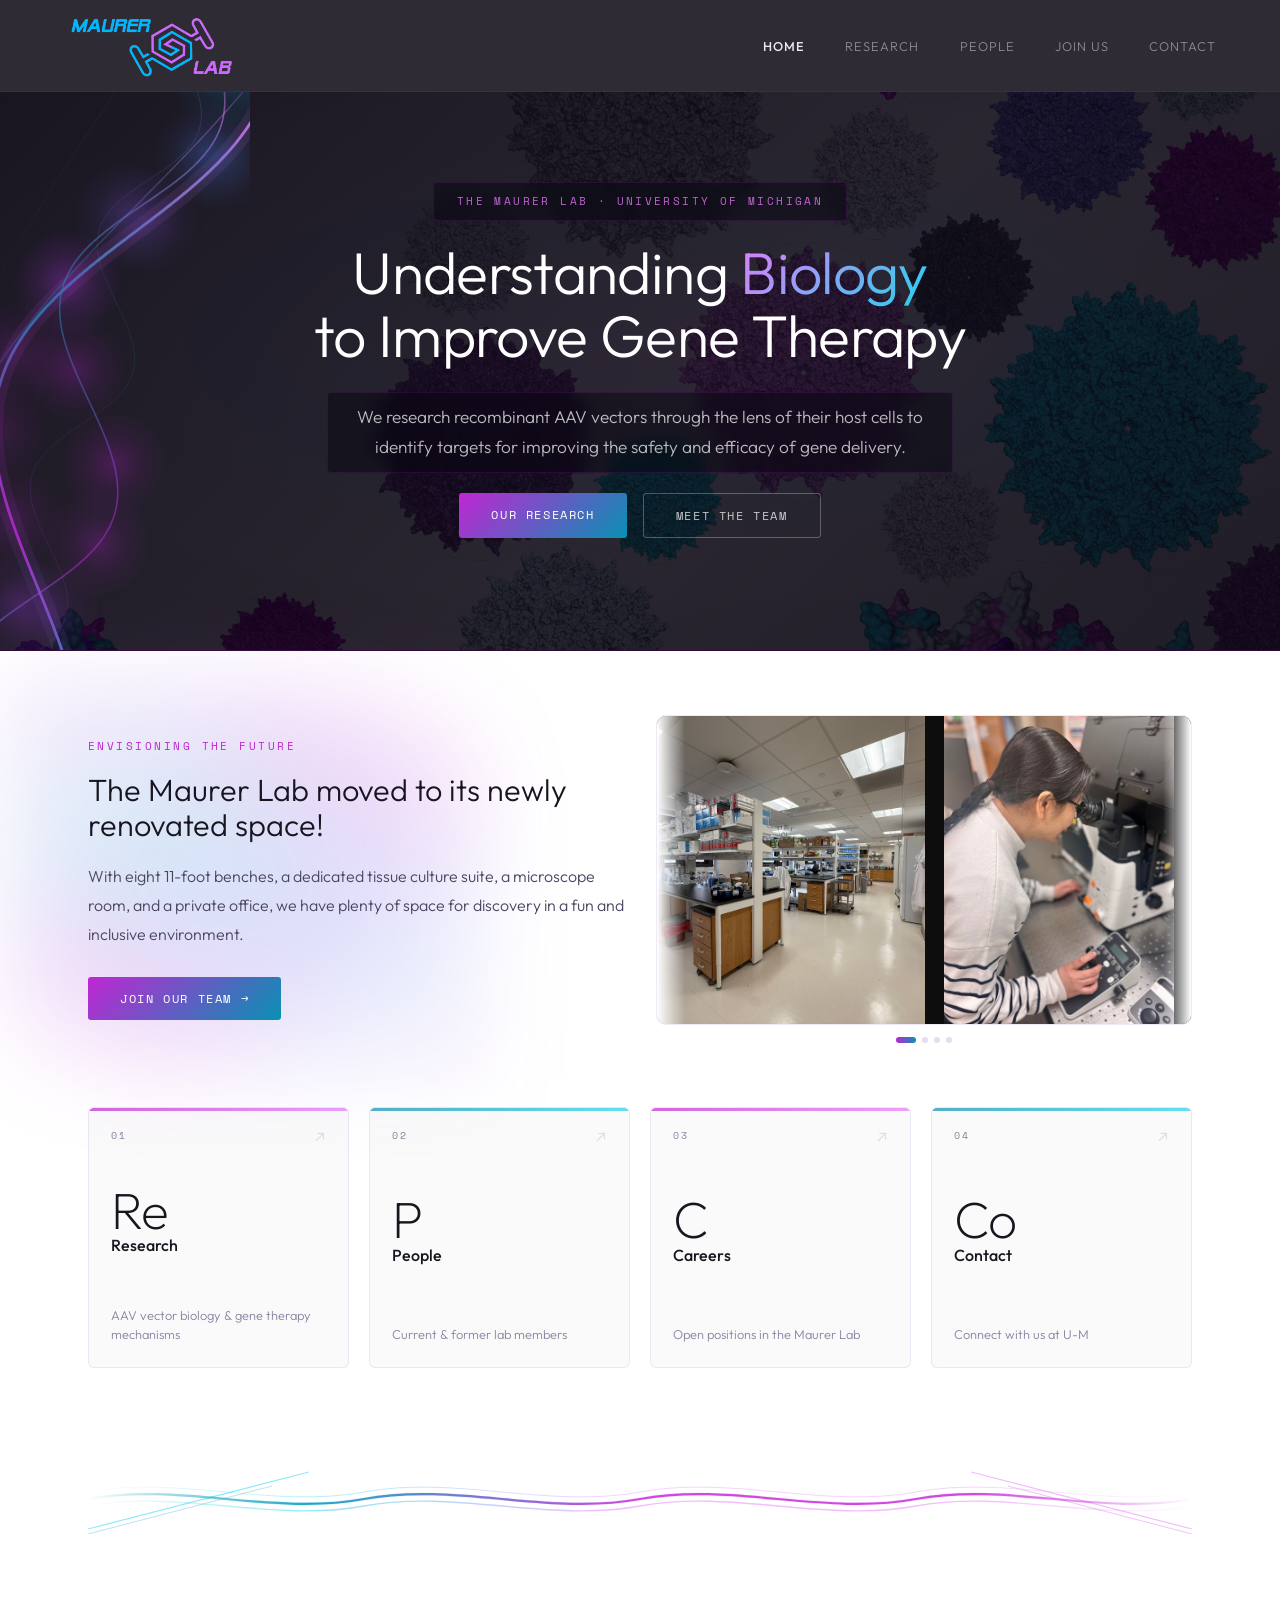
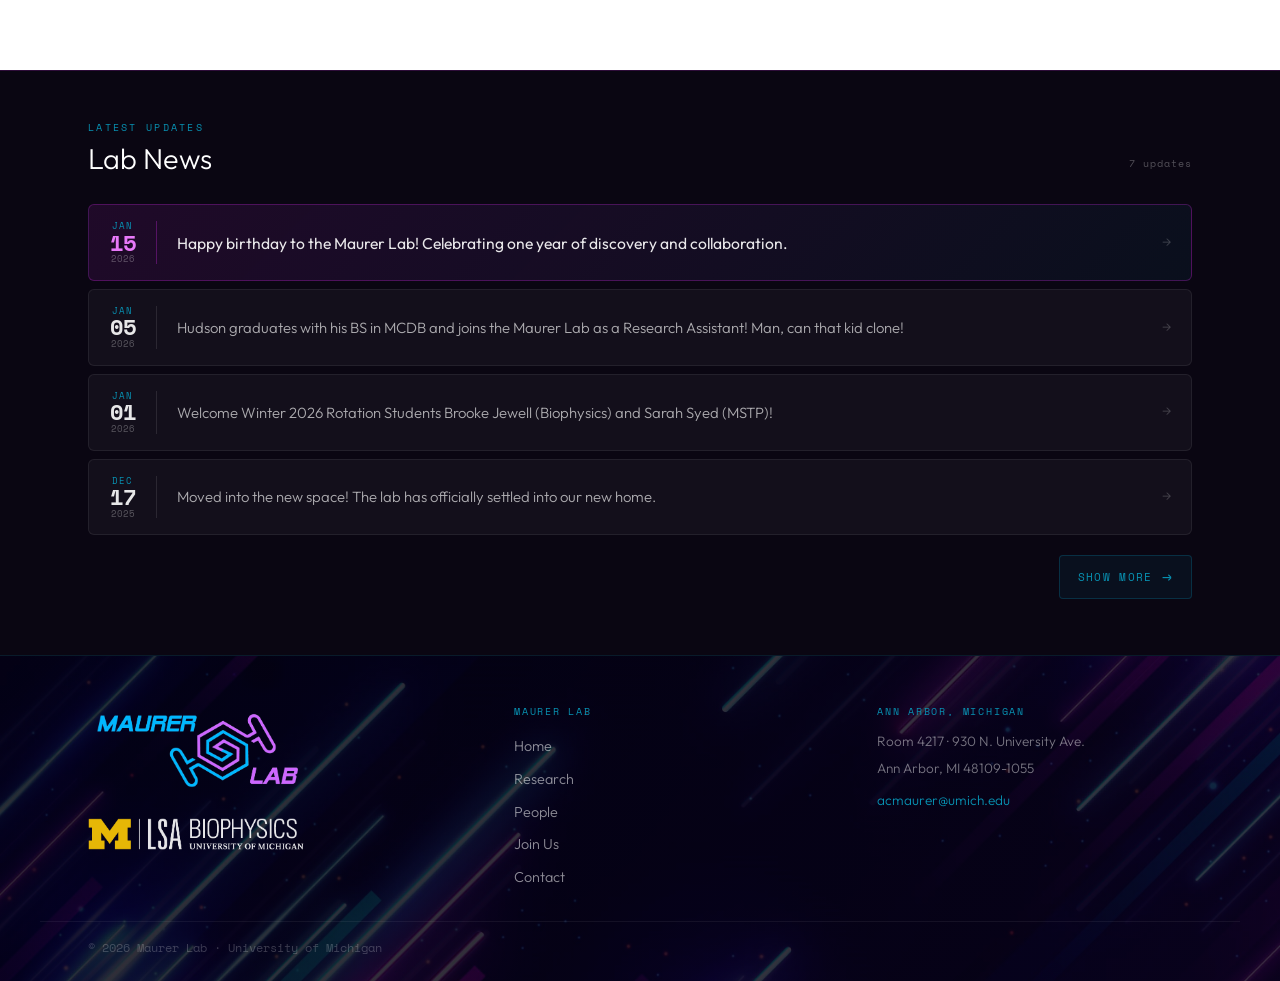
==== index.html @ 5d9f6d97 "updates" ====
<!DOCTYPE html>
<html lang="en">
<head>
  <meta charset="UTF-8">
  <meta name="viewport" content="width=device-width, initial-scale=1.0">
  <title>Maurer Lab — University of Michigan</title>
  <link rel="preconnect" href="https://fonts.googleapis.com">
  <link href="https://fonts.googleapis.com/css2?family=Space+Mono:wght@400;700&family=Outfit:wght@300;400;500;600&display=swap" rel="stylesheet">
  <link rel="stylesheet" href="assets/css/base.css">
  <link rel="stylesheet" href="assets/css/hero.css">
  <link rel="stylesheet" href="assets/css/ticker.css">
  <link rel="stylesheet" href="assets/css/home.css">
</head>
<body>

<nav>
  <a href="index.html" class="nav-logo">
    <img src="assets/img/MaurerLabs-Logo_FinalFrame100cropped.png" alt="Maurer Lab">
  </a>
  <ul class="nav-links">
    <li><a href="index.html" class="active">Home</a></li>
    <li><a href="research.html">Research</a></li>
    <li><a href="people.html">People</a></li>
    <li><a href="join.html">Join Us</a></li>
    <li><a href="contact.html">Contact</a></li>
  </ul>
</nav>

<!-- ── HERO ── -->
<header class="hero">
  <img src="assets/img/Home-page-bkgd.jpg" alt="" class="hero-bg-img">
  <div class="hero-overlay"></div>

  <!-- Subtle radial glow only — no circles or lines -->
  <svg class="hero-canvas" viewBox="0 0 1440 520" preserveAspectRatio="xMidYMin slice" xmlns="http://www.w3.org/2000/svg">
    <defs>
      <radialGradient id="hglow" cx="50%" cy="45%" r="55%">
        <stop offset="0%"   stop-color="#e879f9" stop-opacity="0.08"/>
        <stop offset="50%"  stop-color="#0891b2" stop-opacity="0.04"/>
        <stop offset="100%" stop-color="#ffffff"  stop-opacity="0"/>
      </radialGradient>
    </defs>
    <rect width="1440" height="520" fill="url(#hglow)"/>
  </svg>

  <!-- Dynamic synthwave canvas — sweeps lower-left to upper-right -->
  <canvas class="hero-synth-canvas" id="heroSynth"></canvas>

  <div class="hero-inner">
    <div class="hero-text-box">
      <span class="hero-eyebrow">The Maurer Lab · University of Michigan</span>
    </div>
    <h1 class="hero-title">
      <span class="line1">Understanding <em>Biology</em></span>
      <span class="line2">to Improve Gene Therapy</span>
    </h1>
    <div class="hero-text-box">
      <p class="hero-sub">We research recombinant AAV vectors through the lens of their host cells to identify targets for improving the safety and efficacy of gene delivery.</p>
    </div>
    <div class="hero-cta">
      <a href="research.html" class="btn btn-primary">Our Research</a>
      <a href="people.html" class="btn btn-outline">Meet the Team</a>
    </div>
  </div>
</header>

<script>
// ── HERO SYNTHWAVE — sweeps lower-left → upper-right, stays clear of text ──
(function() {
  const canvas = document.getElementById('heroSynth');
  const ctx    = canvas.getContext('2d');
  let W, H, t = 0;

  function resize() {
    W = canvas.width  = canvas.offsetWidth;
    H = canvas.height = canvas.offsetHeight;
  }
  resize();
  window.addEventListener('resize', resize);

  // ── HERO SYNTHWAVE — fills left blank space, axis stays left of title ──
  // Title starts at ~(W-820)/2 from left edge. Keep axis well left of that.
  // Diagonal: bottom-left corner → upper-left area, sweeping vertically.
  // High amplitudes fan the waves to fill the full left column.
  function diagonalPoint(u, v) {
    const margin = (W - Math.min(W, 820)) / 2; // where title starts
    const safeX  = Math.max(margin * 0.82, W * 0.04); // axis stays 18% inside margin
    const x0 = W * -0.02, y0 = H * 1.3;   // below bottom-left
    const x1 = safeX,     y1 = H * -0.1;  // upper-left, within margin
    const dx = x1 - x0, dy = y1 - y0;
    const len = Math.sqrt(dx*dx + dy*dy);
    const px  = -dy / len; // perpendicular: points rightward (into blank space)
    const py  =  dx / len;
    return {
      x: x0 + dx * u + px * v,
      y: y0 + dy * u + py * v,
    };
  }

  const waves = [
    { freq: 1.1, amp: 90,  speed: 0.00080, phase: 0,   weight: 2.8 },
    { freq: 2.0, amp: 55,  speed: 0.00110, phase: 1.2, weight: 1.6 },
    { freq: 0.6, amp: 120, speed: 0.00050, phase: 2.6, weight: 1.2 },
    { freq: 3.2, amp: 35,  speed: 0.00140, phase: 0.5, weight: 0.7 },
    { freq: 0.3, amp: 160, speed: 0.00030, phase: 3.8, weight: 0.5 },
  ];

  function draw() {
    ctx.clearRect(0, 0, W, H);

    const steps  = 300;
    // Clip strictly to left margin so no wave pixel enters the title zone
    const margin = (W - Math.min(W, 820)) / 2;
    ctx.save();
    ctx.beginPath();
    ctx.rect(0, 0, margin + 20, H); // +20px soft bleed so edge doesn't hard-cut
    ctx.clip();

    // Draw each wave as a path along the diagonal
    waves.forEach((wv, wi) => {
      // Build points
      const pts = [];
      for (let i = 0; i <= steps; i++) {
        const u  = i / steps;
        const v  = Math.sin(u * Math.PI * 2 * wv.freq + t * wv.speed * 60 + wv.phase) * wv.amp;
        const pt = diagonalPoint(u, v);
        pts.push(pt);
      }

      // Color: cycle from cyan to magenta along u
      // Use gradient along the path's bounding box
      const p0 = diagonalPoint(0, 0);
      const p1 = diagonalPoint(1, 0);
      const grad = ctx.createLinearGradient(p0.x, p0.y, p1.x, p1.y);
      const alpha = [0.85, 0.55, 0.38, 0.22, 0.14][wi];
      grad.addColorStop(0,    `rgba(0,210,220,0)`);
      grad.addColorStop(0.08, `rgba(0,210,220,${alpha})`);
      grad.addColorStop(0.35, `rgba(192,38,211,${alpha})`);
      grad.addColorStop(0.65, `rgba(8,145,178,${alpha})`);
      grad.addColorStop(0.92, `rgba(232,121,249,${alpha})`);
      grad.addColorStop(1,    `rgba(232,121,249,0)`);

      ctx.beginPath();
      pts.forEach((pt, i) => {
        if (i === 0) ctx.moveTo(pt.x, pt.y);
        else         ctx.lineTo(pt.x, pt.y);
      });
      ctx.strokeStyle = grad;
      ctx.lineWidth   = wv.weight;
      ctx.stroke();

      // Glow pass on primary wave
      if (wi === 0) {
        const glowA = 0.10 + 0.07 * Math.sin(t * 0.003);
        const glow  = ctx.createLinearGradient(p0.x, p0.y, p1.x, p1.y);
        glow.addColorStop(0,    `rgba(0,210,220,0)`);
        glow.addColorStop(0.08, `rgba(0,210,220,${glowA})`);
        glow.addColorStop(0.4,  `rgba(192,38,211,${glowA})`);
        glow.addColorStop(0.92, `rgba(232,121,249,${glowA})`);
        glow.addColorStop(1,    `rgba(232,121,249,0)`);
        ctx.strokeStyle = glow;
        ctx.lineWidth   = 18;
        ctx.stroke();
      }

      // Radial bloom dots scattered along the wave
      if (wi <= 1) {
        const glowPulse = 0.18 + 0.09 * Math.sin(t * 0.003 + wi);
        for (let s = 20; s < steps; s += 30) {
          const pt = pts[s];
          const cs = Math.abs(Math.sin((s / steps) * Math.PI + t * 0.002));
          const r  = Math.round(cs * 192);
          const g  = Math.round(160 - cs * 130);
          const b  = Math.round(220 - cs * 9);
          const rad = ctx.createRadialGradient(pt.x, pt.y, 0, pt.x, pt.y, 55);
          rad.addColorStop(0,   `rgba(${r},${g},${b},${glowPulse})`);
          rad.addColorStop(0.5, `rgba(${r},${g},${b},${glowPulse * 0.35})`);
          rad.addColorStop(1,   `rgba(${r},${g},${b},0)`);
          ctx.beginPath();
          ctx.arc(pt.x, pt.y, 55, 0, Math.PI * 2);
          ctx.fillStyle = rad;
          ctx.fill();
        }
      }
    });

    ctx.restore(); // remove clip
    t++;
    requestAnimationFrame(draw);
  }
  draw();
})();
</script>

<main>

  <!-- ── LAB SHOWCASE + TICKER ── -->
  <div class="lab-showcase">
    <div class="lab-showcase-blob"></div>

    <div class="lab-showcase-text">
      <span class="lab-showcase-eyebrow">Envisioning the Future</span>
      <h2 class="lab-showcase-heading">The Maurer Lab moved to its newly renovated space!</h2>
      <p class="lab-showcase-body">With eight 11-foot benches, a dedicated tissue culture suite, a microscope room, and a private office, we have plenty of space for discovery in a fun and inclusive environment.</p>
      <a href="join.html" class="btn btn-primary">Join Our Team →</a>
    </div>

    <div class="lab-right-col">
      <div class="lab-ticker-wrap">
        <div class="lab-ticker-track">
          <div class="ticker-card"><img src="assets/img/Image_20260127_084917_810.jpeg" alt="Lab overview"></div>
          <div class="ticker-card no-crop"><img src="assets/img/micro-1.jpg" alt="Researcher at Nikon microscope"></div>
          <div class="ticker-card"><img src="assets/img/unnamed.webp" alt="Lab benches"></div>
          <div class="ticker-card"><img src="assets/img/Image_20260127_084918_031.jpeg" alt="Tissue culture suite"></div>
          <!-- duplicated set for seamless CSS loop -->
          <div class="ticker-card"><img src="assets/img/Image_20260127_084917_810.jpeg" alt="Lab overview"></div>
          <div class="ticker-card no-crop"><img src="assets/img/micro-1.jpg" alt="Researcher at Nikon microscope"></div>
          <div class="ticker-card"><img src="assets/img/unnamed.webp" alt="Lab benches"></div>
          <div class="ticker-card"><img src="assets/img/Image_20260127_084918_031.jpeg" alt="Tissue culture suite"></div>
        </div>
      </div>

      <div class="ticker-dots">
        <div class="ticker-dot active"></div>
        <div class="ticker-dot"></div>
        <div class="ticker-dot"></div>
        <div class="ticker-dot"></div>
      </div>
    </div>
  </div>

  <div class="periodic-grid">

    <a href="research.html" class="periodic-card periodic-card--accent-m">
      <div class="pc-number">01</div>
      <div class="pc-arrow">↗</div>
      <div class="pc-symbol">Re</div>
      <div class="pc-name">Research</div>
      <div class="pc-desc">AAV vector biology &amp; gene therapy mechanisms</div>
    </a>

    <a href="people.html" class="periodic-card periodic-card--accent-c">
      <div class="pc-number">02</div>
      <div class="pc-arrow">↗</div>
      <div class="pc-symbol">P</div>
      <div class="pc-name">People</div>
      <div class="pc-desc">Current &amp; former lab members</div>
    </a>

    <a href="join.html" class="periodic-card periodic-card--accent-m">
      <div class="pc-number">03</div>
      <div class="pc-arrow">↗</div>
      <div class="pc-symbol">C</div>
      <div class="pc-name">Careers</div>
      <div class="pc-desc">Open positions in the Maurer Lab</div>
    </a>

    <a href="contact.html" class="periodic-card periodic-card--accent-c">
      <div class="pc-number">04</div>
      <div class="pc-arrow">↗</div>
      <div class="pc-symbol">Co</div>
      <div class="pc-name">Contact</div>
      <div class="pc-desc">Connect with us at U-M</div>
    </a>

  </div>

  <!-- ── SYNTHWAVE SECTION DIVIDER ── -->
  <div class="synthwave-divider" style="margin-bottom: 2.5rem;">
  <div class="synthwave-divider">
    <svg viewBox="0 0 1200 70" preserveAspectRatio="none" xmlns="http://www.w3.org/2000/svg">
      <defs>
        <linearGradient id="sw2a" x1="0" y1="0" x2="1" y2="0" gradientUnits="objectBoundingBox">
          <stop offset="0%"   stop-color="rgba(8,145,178,0)"/>
          <stop offset="20%"  stop-color="rgba(8,145,178,0.9)"/>
          <stop offset="50%"  stop-color="rgba(192,38,211,0.9)"/>
          <stop offset="80%"  stop-color="rgba(192,38,211,0.9)"/>
          <stop offset="100%" stop-color="rgba(192,38,211,0)"/>
        </linearGradient>
        <linearGradient id="sw2b" x1="0" y1="0" x2="1" y2="0" gradientUnits="objectBoundingBox">
          <stop offset="0%"   stop-color="rgba(34,211,238,0)"/>
          <stop offset="20%"  stop-color="rgba(34,211,238,0.7)"/>
          <stop offset="50%"  stop-color="rgba(232,121,249,0.7)"/>
          <stop offset="80%"  stop-color="rgba(232,121,249,0.7)"/>
          <stop offset="100%" stop-color="rgba(232,121,249,0)"/>
        </linearGradient>
      </defs>
      <line x1="0"    y1="65" x2="240"  y2="8"  stroke="#22d3ee" stroke-width="1.2" opacity="0.5"/>
      <line x1="0"    y1="70" x2="200"  y2="22" stroke="#0891b2" stroke-width="0.8" opacity="0.35"/>
      <line x1="1200" y1="65" x2="960"  y2="8"  stroke="#e879f9" stroke-width="1.2" opacity="0.5"/>
      <line x1="1200" y1="70" x2="1000" y2="22" stroke="#c026d3" stroke-width="0.8" opacity="0.35"/>
      <path d="M0 35 C100 18,200 52,300 35 C400 18,500 52,600 35 C700 18,800 52,900 35 C1000 18,1100 52,1200 35"
            fill="none" stroke="url(#sw2a)" stroke-width="2.2"/>
      <path d="M0 42 C100 25,200 59,300 42 C400 25,500 59,600 42 C700 25,800 59,900 42 C1000 25,1100 59,1200 42"
            fill="none" stroke="url(#sw2b)" stroke-width="1.4" opacity="0.7"/>
      <path d="M0 28 C100 11,200 45,300 28 C400 11,500 45,600 28 C700 11,800 45,900 28 C1000 11,1100 45,1200 28"
            fill="none" stroke="url(#sw2b)" stroke-width="1" opacity="0.5"/>
      <path d="M0 35 C100 18,200 52,300 35 C400 18,500 52,600 35 C700 18,800 52,900 35 C1000 18,1100 52,1200 35"
            fill="none" stroke="url(#sw2b)" stroke-width="1" opacity="0">
        <animate attributeName="opacity"      values="0;0.6;0" dur="2.8s" begin="1.4s" repeatCount="indefinite"/>
        <animate attributeName="stroke-width" values="1;5;1"   dur="2.8s" begin="1.4s" repeatCount="indefinite"/>
      </path>
    </svg>
  </div>

</main>

<!-- ── LAB NEWS ── -->
<section class="news-section">
  <div class="news-inner">
    <div class="news-section-header">
      <div>
        <span class="news-section-eyebrow">Latest Updates</span>
        <h2 class="news-section-title">Lab News</h2>
      </div>
      <span class="news-item-count">7 updates</span>
    </div>

    <div class="news-feed" id="newsFeed">

      <a href="#" class="news-item news-item--featured">
        <div class="news-item-date">
          <span class="news-item-month">Jan</span>
          <span class="news-item-day">15</span>
          <span class="news-item-year">2026</span>
        </div>
        <div class="news-item-body">
          <p class="news-item-text">Happy birthday to the Maurer Lab! Celebrating one year of discovery and collaboration.</p>
        </div>
        <div class="news-item-chevron">&#8594;</div>
      </a>

      <a href="#" class="news-item">
        <div class="news-item-date">
          <span class="news-item-month">Jan</span>
          <span class="news-item-day">05</span>
          <span class="news-item-year">2026</span>
        </div>
        <div class="news-item-body">
          <p class="news-item-text">Hudson graduates with his BS in MCDB and joins the Maurer Lab as a Research Assistant! Man, can that kid clone!</p>
        </div>
        <div class="news-item-chevron">&#8594;</div>
      </a>

      <a href="#" class="news-item">
        <div class="news-item-date">
          <span class="news-item-month">Jan</span>
          <span class="news-item-day">01</span>
          <span class="news-item-year">2026</span>
        </div>
        <div class="news-item-body">
          <p class="news-item-text">Welcome Winter 2026 Rotation Students Brooke Jewell (Biophysics) and Sarah Syed (MSTP)!</p>
        </div>
        <div class="news-item-chevron">&#8594;</div>
      </a>

      <a href="#" class="news-item">
        <div class="news-item-date">
          <span class="news-item-month">Dec</span>
          <span class="news-item-day">17</span>
          <span class="news-item-year">2025</span>
        </div>
        <div class="news-item-body">
          <p class="news-item-text">Moved into the new space! The lab has officially settled into our new home.</p>
        </div>
        <div class="news-item-chevron">&#8594;</div>
      </a>

      <a href="#" class="news-item news-collapsed">
        <div class="news-item-date">
          <span class="news-item-month">Nov</span>
          <span class="news-item-day">14</span>
          <span class="news-item-year">2025</span>
        </div>
        <div class="news-item-body">
          <p class="news-item-text">Uchenna clears Checkpoint 2! Congratulations on this important milestone.</p>
        </div>
        <div class="news-item-chevron">&#8594;</div>
      </a>

      <a href="#" class="news-item news-collapsed">
        <div class="news-item-date">
          <span class="news-item-month">Nov</span>
          <span class="news-item-day">01</span>
          <span class="news-item-year">2025</span>
        </div>
        <div class="news-item-body">
          <p class="news-item-text">John Smolka, PhD joins the Maurer Lab! Welcome to the team.</p>
        </div>
        <div class="news-item-chevron">&#8594;</div>
      </a>

      <a href="#" class="news-item news-collapsed">
        <div class="news-item-date">
          <span class="news-item-month">Aug</span>
          <span class="news-item-day">01</span>
          <span class="news-item-year">2025</span>
        </div>
        <div class="news-item-body">
          <p class="news-item-text">Uchenna Nwaege was awarded the MiMoB training grant! Congratulations on this prestigious achievement.</p>
        </div>
        <div class="news-item-chevron">&#8594;</div>
      </a>

    </div>

    <div class="news-expand-row">
      <button class="news-expand-btn" id="newsExpandBtn">
        <span class="btn-label">Show More</span>
        <span class="btn-arrow">&#8594;</span>
      </button>
    </div>
  </div>
</section>

<footer class="site-footer">
  <div class="footer-bg">
    <img src="assets/img/footer-lights-darker.jpg" alt="" class="footer-bg-img">
    <div class="footer-bg-overlay"></div>
  </div>
  <div class="footer-inner">
    <div class="footer-brand">
      <img src="assets/img/MaurerLabs-Logo_FinalFrame100cropped.png" alt="Maurer Lab" class="footer-logo-img">
      <img src="assets/img/biophysics-logo.webp" alt="U-M LSA Biophysics" class="footer-umich-img">
    </div>
    <nav class="footer-nav">
      <span class="footer-nav-label">Maurer Lab</span>
      <a href="index.html">Home</a>
      <a href="research.html">Research</a>
      <a href="people.html">People</a>
      <a href="join.html">Join Us</a>
      <a href="contact.html">Contact</a>
    </nav>
    <div class="footer-address">
      <span class="footer-address-label">Ann Arbor, Michigan</span>
      <p>Room 4217 &middot; 930 N. University Ave.</p>
      <p>Ann Arbor, MI 48109-1055</p>
      <a href="mailto:acmaurer@umich.edu">acmaurer@umich.edu</a>
    </div>
  </div>
  <div class="footer-bottom">
    <span>&copy; 2026 Maurer Lab &middot; University of Michigan</span>
  </div>
</footer>

<script>
(function() {
  var btn = document.getElementById('newsExpandBtn');
  var items = document.querySelectorAll('.news-collapsed');
  var expanded = false;

  // Hide collapsed items on load
  items.forEach(function(el) { el.style.display = 'none'; });

  btn.addEventListener('click', function() {
    expanded = !expanded;
    items.forEach(function(el) {
      el.style.display = expanded ? 'flex' : 'none';
    });
    btn.querySelector('.btn-label').textContent = expanded ? 'Show Less' : 'Show More';
    btn.querySelector('.btn-arrow').style.transform = expanded ? 'rotate(90deg)' : '';
    if (!expanded) {
      document.querySelector('.news-section').scrollIntoView({behavior: 'smooth', block: 'start'});
    }
  });
})();
</script>
</body>
</html>
---- assets/css/base.css ----
/* ============================================================
   base.css — Maurer Lab
   Variables, reset, typography, buttons, nav, footer, layout
   ============================================================ */

/* ── VARIABLES ── */
:root {
  --bg: #ffffff;
  --surface: #fafafa;
  --surface2: #f5f2fa;
  --border: rgba(120, 90, 180, 0.12);
  --border-mid: rgba(120, 90, 180, 0.2);
  --accent-m: #c026d3;
  --accent-c: #0891b2;
  --text-primary: #18151f;
  --text-secondary: #4a4460;
  --text-muted: #8a82a0;
}

/* ── RESET ── */
* { margin: 0; padding: 0; box-sizing: border-box; }

body {
  background: var(--bg);
  color: var(--text-primary);
  font-family: 'Outfit', sans-serif;
  font-weight: 300;
  line-height: 1.65;
  overflow-x: hidden;
}

/* ── LAYOUT ── */
main {
  max-width: 1200px;
  margin: 0 auto;
  padding: 0 3rem 6rem;
}

/* ── BUTTONS ── */
.btn {
  display: inline-block;
  padding: 0.75rem 2rem;
  font-family: 'Space Mono', monospace;
  font-size: 0.72rem;
  letter-spacing: 0.14em;
  text-transform: uppercase;
  text-decoration: none;
  border-radius: 3px;
  transition: all 0.2s;
}
.btn-primary {
  background: linear-gradient(135deg, #c026d3, #0891b2);
  color: #fff; border: none;
}
.btn-primary:hover { opacity: 0.88; transform: translateY(-1px); }
.btn-outline {
  background: transparent;
  color: rgba(255,255,255,0.75);
  border: 1px solid rgba(255,255,255,0.28);
}
.btn-outline:hover { border-color: #e879f9; color: #e879f9; }

/* ── NAV ── */
header > nav, body > nav {
  position: sticky; top: 0; z-index: 100;
  display: flex; align-items: center; justify-content: space-between;
  padding: 0.6rem 4rem;
  background: rgba(10,6,18,0.85);
  backdrop-filter: blur(14px);
  border-bottom: 1px solid rgba(192,38,211,0.15);
}
.nav-logo img { height: 72px; width: auto; display: block; }
.nav-links { display: flex; gap: 2.5rem; list-style: none; }
.nav-links a {
  font-size: 0.8rem; letter-spacing: 0.08em; text-transform: uppercase;
  color: rgba(255,255,255,0.45); text-decoration: none; transition: color 0.2s;
}
.nav-links a:hover { color: #e879f9; }
.nav-links a.active { color: rgba(255,255,255,0.9); font-weight: 500; }

/* ── SECTION HEADERS ── */
.section-header {
  display: flex; align-items: center; gap: 1.2rem;
  margin: 4rem 0 2rem;
}
.section-tag {
  font-family: 'Space Mono', monospace;
  font-size: 1.3rem; font-weight: 700; letter-spacing: -0.01em;
  color: var(--accent-m);
}
.section-tag.cyan { color: var(--accent-c); }
.section-rule {
  flex: 1; height: 1px;
  background: linear-gradient(90deg, var(--border-mid), transparent);
}

/* ── FOOTER ── */
.site-footer {
  position: relative;
  overflow: hidden;
  background: #04020e;
}
.footer-bg {
  position: absolute;
  inset: 0;
  z-index: 0;
}
.footer-bg-img {
  width: 100%; height: 100%;
  object-fit: cover; object-position: center;
  opacity: 0.75;
  display: block;
}
.footer-bg-overlay {
  position: absolute; inset: 0;
  background: linear-gradient(135deg, rgba(4,2,16,0.55) 0%, rgba(8,4,28,0.45) 100%);
}
.footer-inner {
  position: relative; z-index: 1;
  max-width: 1200px; margin: 0 auto;
  padding: 3rem 3rem 2rem;
  display: grid;
  grid-template-columns: 1.2fr 1fr 1fr;
  gap: 3rem;
  align-items: start;
}
.footer-brand {
  display: flex;
  flex-direction: column;
  align-items: flex-start;
  gap: 1.5rem;
}
.footer-logo-img {
  height: 90px;
  width: auto;
  max-width: 320px;
  display: block;
  object-fit: contain;
  object-position: left center;
}
.footer-umich-img {
  height: 32px; width: auto; max-width: 220px; display: block;
  opacity: 0.9; object-fit: contain; object-position: left center;
}
.footer-nav {
  display: flex;
  flex-direction: column;
  gap: 0.55rem;
  background: transparent;
  border: none;
  box-shadow: none;
  padding: 0;
}
.footer-nav-label,
.footer-address-label {
  font-family: 'Space Mono', monospace;
  font-size: 0.62rem; letter-spacing: 0.18em; text-transform: uppercase;
  color: var(--accent-c);
  margin-bottom: 0.4rem;
  display: block;
}
.footer-nav a {
  font-size: 0.9rem; color: rgba(255,255,255,0.55);
  text-decoration: none; transition: color 0.18s;
}
.footer-nav a:hover { color: #e879f9; }
.footer-address {
  display: flex;
  flex-direction: column;
  gap: 0.3rem;
}
.footer-address p {
  font-size: 0.85rem; color: rgba(255,255,255,0.45); line-height: 1.6;
}
.footer-address a {
  font-size: 0.85rem; color: var(--accent-c);
  text-decoration: none; margin-top: 0.3rem;
  transition: color 0.18s;
}
.footer-address a:hover { color: #e879f9; }
.footer-bottom {
  position: relative; z-index: 1;
  max-width: 1200px; margin: 0 auto;
  padding: 1rem 3rem 1.5rem;
  border-top: 1px solid rgba(255,255,255,0.06);
  font-size: 0.72rem; color: rgba(255,255,255,0.22);
  font-family: 'Space Mono', monospace;
}

/* ── RESPONSIVE ── */
@media (max-width: 860px) {
  header > nav, body > nav { padding: 1rem 1.5rem; }
  main { padding: 0 1.5rem 4rem; }
  .footer-inner { grid-template-columns: 1fr 1fr; gap: 2rem; padding: 2.5rem 1.5rem 2rem; }
  .footer-brand { grid-column: 1 / -1; flex-direction: row; align-items: center; gap: 2rem; }
  .footer-bottom { padding: 1rem 1.5rem 1.5rem; }
}
@media (max-width: 600px) {
  .nav-links { display: none; }
  .footer-inner { grid-template-columns: 1fr; }
  .footer-brand { flex-direction: column; align-items: flex-start; }
}
---- assets/css/hero.css ----
/* ============================================================
   hero.css — Maurer Lab
   Intro hero: background, overlay, animated synthwave, text
   ============================================================ */

.hero {
  position: relative;
  overflow: hidden;
  text-align: center;
  padding: 90px 2rem 7rem;
  background: #0a0612;
  border-bottom: 1px solid rgba(192,38,211,0.2);
}
.hero-bg-img {
  position: absolute; inset: 0; width: 100%; height: 100%;
  object-fit: cover; object-position: center;
  opacity: 0.18; pointer-events: none;
}
.hero-overlay {
  position: absolute; inset: 0;
  background: linear-gradient(135deg,
    rgba(8,4,16,0.62) 0%,
    rgba(8,4,16,0.28) 55%,
    rgba(8,4,16,0.45) 100%);
  pointer-events: none;
}

/* Existing SVG decoration rings / streaks */
.hero-canvas {
  position: absolute; inset: 0; width: 100%; height: 100%;
  pointer-events: none; opacity: 0.4;
}

/* Dynamic synthwave canvas — fills blank left/right space, z below text */
.hero-synth-canvas {
  position: absolute; inset: 0;
  width: 100%; height: 100%;
  pointer-events: none;
  z-index: 1;
}

/* Text stack — sits above synthwave */
.hero-inner {
  position: relative;
  z-index: 2;
  max-width: 820px;
  margin: 0 auto;
}
.hero-text-box {
  display: inline-block;
  background: rgba(6,3,14,0.45);
  backdrop-filter: blur(8px);
  border: 1px solid rgba(192,38,211,0.15);
  border-radius: 4px;
  padding: 0.6rem 1.4rem;
  margin-bottom: 1.2rem;
}
.hero-text-box .hero-sub { margin-bottom: 0; }
.hero-eyebrow {
  font-family: 'Space Mono', monospace;
  font-size: 0.68rem; letter-spacing: 0.22em; text-transform: uppercase;
  color: rgba(232,121,249,0.8); margin-bottom: 0; display: block;
}

/* Two-line title: both lines same visual width */
.hero-title {
  font-weight: 300; line-height: 1.08; letter-spacing: -0.02em;
  color: #fff; margin-bottom: 1.5rem;
  white-space: nowrap;
}
.hero-title .line1 {
  display: block;
  font-size: clamp(2.4rem, 4.6vw, 4.2rem);
}
.hero-title .line2 {
  display: block;
  font-size: clamp(2.4rem, 4.6vw, 4.2rem);
}
.hero-title em {
  font-style: normal; font-weight: 300;
  background: linear-gradient(135deg, #e879f9, #22d3ee);
  -webkit-background-clip: text; -webkit-text-fill-color: transparent;
  background-clip: text;
}
.hero-sub {
  font-size: 1.08rem; color: rgba(255,255,255,0.72);
  max-width: 580px; margin: 0 auto; line-height: 1.75;
}
.hero-cta {
  display: inline-flex; gap: 1rem; flex-wrap: wrap; justify-content: center;
}

@media (max-width: 700px) {
  .hero-title { white-space: normal; }
  .hero-title .line1 { font-size: 2.6rem; }
  .hero-title .line2 { font-size: 1.9rem; }
}
---- assets/css/ticker.css ----
/* ============================================================
   ticker.css — Maurer Lab
   Lab showcase: text left (50%), ticker + wave right (50%)
   ============================================================ */

/* ── LAYOUT ── */
.lab-showcase {
  display: grid;
  grid-template-columns: 1fr 1fr;
  gap: 2rem;
  align-items: center;
  margin: 4rem 0;
  position: relative;

  /*
    Each column width = (min(100vw, 1200px) - 6rem padding - 2rem gap) / 2
    We expose this as a variable for the ticker card width.
    At max (1200px container): (1200 - 96 - 32) / 2 = 536px → card = 268px
  */
  --col-w: calc((min(100vw, 1200px) - 6rem - 2rem) / 2);
  --card-w: calc(var(--col-w) / 2);
}

/* ── LEFT: TEXT ── */
.lab-showcase-text {
  position: relative;
  z-index: 2;
  min-width: 0; /* prevent blowout */
}
.lab-showcase-eyebrow {
  font-family: 'Space Mono', monospace;
  font-size: 0.7rem; letter-spacing: 0.22em; text-transform: uppercase;
  color: var(--accent-m); display: block; margin-bottom: 1rem;
}
.lab-showcase-heading {
  font-size: clamp(1.8rem, 2.4vw, 2.8rem);
  font-weight: 300; line-height: 1.15;
  color: var(--text-primary); margin-bottom: 1.25rem;
}
.lab-showcase-body {
  font-size: 1rem; color: var(--text-secondary);
  line-height: 1.8; margin-bottom: 1.75rem;
}

/* Ambient gradient blob behind text */
.lab-showcase-blob {
  position: absolute;
  width: 480px; height: 400px;
  top: 50%; left: -80px;
  transform: translateY(-50%);
  background:
    radial-gradient(ellipse at 30% 40%, rgba(0,210,220,0.16) 0%, rgba(160,40,220,0.12) 45%, transparent 75%),
    radial-gradient(ellipse at 70% 65%, rgba(0,180,255,0.10) 0%, rgba(200,30,210,0.08) 50%, transparent 72%);
  filter: blur(42px);
  pointer-events: none; z-index: 1;
}

/* ── RIGHT: TICKER + WAVE stacked ── */
.lab-right-col {
  display: flex;
  flex-direction: column;
  gap: 0;
  min-width: 0; /* prevent grid blowout */
}

.lab-ticker-wrap {
  position: relative;
  overflow: hidden;
  border-radius: 10px;
  border: 1px solid var(--border);
  height: 310px;
  width: 100%;
}
/* Remove the lab-synth-wrap styles since it's gone */
.lab-ticker-wrap::before,
.lab-ticker-wrap::after {
  content: '';
  position: absolute; top: 0; bottom: 0;
  width: 28px; z-index: 3; pointer-events: none;
}
.lab-ticker-wrap::before {
  left: 0;
  background: linear-gradient(90deg, var(--bg) 0%, transparent 100%);
}
.lab-ticker-wrap::after {
  right: 0;
  background: linear-gradient(270deg, var(--bg) 0%, transparent 100%);
}

/* Scrolling track */
.lab-ticker-track {
  display: flex;
  height: 100%;
  /* DO NOT set width: max-content — let cards define it */
}
.lab-ticker-wrap:hover .lab-ticker-track {
  animation-play-state: paused;
}

/* Cards: exactly half the column width = show exactly 2 at once */
.ticker-card {
  flex: 0 0 var(--card-w);  /* CSS variable, no JS needed */
  height: 100%;
  overflow: hidden;
  position: relative;
  animation: lab-scroll 36s linear infinite;
  /* Each card animates independently for true loop without JS */
}

/*
  Seamless loop: 8 cards (4 real + 4 duplicates) each the same width.
  The track translates by 4 * card-width = 50% of total.
  We animate the whole track, not individual cards.
*/
.lab-ticker-track {
  width: calc(var(--card-w) * 8);
  animation: lab-scroll 36s linear infinite;
}
.ticker-card {
  animation: none; /* override — track animates, not cards */
}
@keyframes lab-scroll {
  0%   { transform: translateX(0); }
  100% { transform: translateX(calc(var(--card-w) * -4)); }
}
.lab-ticker-wrap:hover .lab-ticker-track {
  animation-play-state: paused;
}

.ticker-card img {
  width: 100%; height: 100%;
  object-fit: cover; object-position: center;
  display: block;
  transition: transform 0.5s ease;
}
.ticker-card.no-crop img {
  object-fit: contain;
  background: #0d0d0d;
}
.lab-ticker-wrap:hover .ticker-card img { transform: scale(1.04); }
.ticker-card::after {
  content: '';
  position: absolute; inset: 0;
  border: 1.5px solid transparent;
  background: linear-gradient(135deg, rgba(192,38,211,0.45), rgba(8,145,178,0.45)) border-box;
  -webkit-mask: linear-gradient(#fff 0 0) padding-box, linear-gradient(#fff 0 0);
  mask: linear-gradient(#fff 0 0) padding-box, linear-gradient(#fff 0 0);
  -webkit-mask-composite: destination-out;
  mask-composite: exclude;
  opacity: 0; transition: opacity 0.3s;
}
.ticker-card:hover::after { opacity: 1; }

/* Dots */
.ticker-dots {
  display: flex; gap: 6px; justify-content: center;
  margin-top: 0.75rem;
}
.ticker-dot {
  width: 6px; height: 6px; border-radius: 3px;
  background: var(--border-mid);
  transition: width 0.3s, background 0.3s;
  cursor: pointer;
}
.ticker-dot.active {
  width: 20px;
  background: linear-gradient(90deg, #c026d3, #0891b2);
}

@media (max-width: 900px) {
  .lab-showcase {
    grid-template-columns: 1fr;
    gap: 2rem;
    --col-w: calc(100vw - 3rem);
    --card-w: calc(var(--col-w) / 2);
  }
  .lab-showcase-blob { display: none; }
  .lab-ticker-wrap { height: 220px; }
}
---- assets/css/home.css ----
/* ============================================================
   home.css — Maurer Lab
   Home page: periodic nav, synthwave divider, lab news
   ============================================================ */

/* ── PERIODIC TABLE NAV ── */
.periodic-grid {
  display: grid;
  grid-template-columns: repeat(4, 1fr);
  gap: 1.25rem;
  margin-bottom: 1rem;
}
.periodic-card {
  position: relative;
  display: flex;
  flex-direction: column;
  aspect-ratio: 1 / 1;
  padding: 1.4rem;
  border-radius: 6px;
  text-decoration: none;
  background: var(--surface);
  border: 1px solid var(--border);
  overflow: hidden;
  transition: transform 0.22s ease, box-shadow 0.22s ease, border-color 0.22s ease;
}
.periodic-card::before {
  content: '';
  position: absolute;
  top: 0; left: 0; right: 0;
  height: 3px;
  opacity: 0.7;
  transition: opacity 0.22s, height 0.22s;
}
.periodic-card--accent-m::before { background: linear-gradient(90deg, #c026d3, #e879f9); }
.periodic-card--accent-c::before { background: linear-gradient(90deg, #0891b2, #22d3ee); }
.periodic-card::after {
  content: '';
  position: absolute; inset: 0;
  opacity: 0;
  transition: opacity 0.3s;
  border-radius: 6px;
}
.periodic-card--accent-m::after {
  background: radial-gradient(ellipse at 30% 30%, rgba(192,38,211,0.07) 0%, transparent 70%);
}
.periodic-card--accent-c::after {
  background: radial-gradient(ellipse at 30% 30%, rgba(8,145,178,0.08) 0%, transparent 70%);
}
.periodic-card:hover { transform: translateY(-4px); border-color: var(--border-mid); }
.periodic-card--accent-m:hover { box-shadow: 0 8px 32px rgba(192,38,211,0.14); }
.periodic-card--accent-c:hover { box-shadow: 0 8px 32px rgba(8,145,178,0.14); }
.periodic-card:hover::before { opacity: 1; height: 4px; }
.periodic-card:hover::after  { opacity: 1; }

.pc-number {
  font-family: 'Space Mono', monospace;
  font-size: 0.65rem; letter-spacing: 0.12em;
  color: var(--text-muted); line-height: 1;
}
.pc-arrow {
  position: absolute;
  top: 1.3rem; right: 1.4rem;
  font-size: 1.1rem;
  color: var(--border-mid);
  transition: color 0.2s, transform 0.2s;
  line-height: 1;
}
.periodic-card:hover .pc-arrow { transform: translate(2px, -2px); }
.periodic-card--accent-m:hover .pc-arrow { color: #c026d3; }
.periodic-card--accent-c:hover .pc-arrow { color: #0891b2; }

.pc-symbol {
  font-family: 'Outfit', sans-serif;
  font-size: clamp(2.8rem, 4vw, 4.2rem);
  font-weight: 200;
  letter-spacing: -0.03em;
  color: var(--text-primary);
  line-height: 1;
  margin-top: auto;
  margin-bottom: 0.1rem;
  transition: color 0.22s;
}
.periodic-card--accent-m:hover .pc-symbol { color: #c026d3; }
.periodic-card--accent-c:hover .pc-symbol { color: #0891b2; }

.pc-name {
  font-size: 1rem; font-weight: 500;
  color: var(--text-primary);
  margin-bottom: 0.5rem; line-height: 1;
}
.pc-desc {
  font-size: 0.8rem; color: var(--text-muted);
  line-height: 1.5; margin-top: auto; font-weight: 300;
}

/* ── SYNTHWAVE SECTION DIVIDER ── */
.synthwave-divider {
  width: 100%;
  overflow: hidden;
  pointer-events: none;
  margin: 3rem 0 0;
  line-height: 0;
}
.synthwave-divider svg {
  display: block;
  width: 100%;
  height: 70px;
}

/* ── LAB NEWS — dark full-bleed panel ── */
/* ── LAB NEWS ── */
.news-section {
  background: #0a0612;
  border-top: 1px solid rgba(192,38,211,0.2);
  border-bottom: 1px solid rgba(8,145,178,0.15);
}

.news-inner {
  max-width: 1200px;
  margin: 0 auto;
  padding: 3rem 3rem 3.5rem;
}

.news-section-header {
  display: flex;
  align-items: flex-end;
  justify-content: space-between;
  margin-bottom: 2rem;
}
.news-section-eyebrow {
  font-family: 'Space Mono', monospace;
  font-size: 0.65rem; letter-spacing: 0.22em; text-transform: uppercase;
  color: var(--accent-c); display: block; margin-bottom: 0.5rem;
}
.news-section-title {
  font-size: 1.8rem; font-weight: 300;
  color: #fff; line-height: 1; margin: 0;
}
.news-item-count {
  font-family: 'Space Mono', monospace;
  font-size: 0.65rem; color: rgba(255,255,255,0.3);
  letter-spacing: 0.1em;
}

/* Feed: single column list */
.news-feed {
  display: flex;
  flex-direction: column;
  gap: 0.5rem;
}

.news-item {
  display: flex;
  align-items: center;
  gap: 0;
  padding: 1rem 1.25rem;
  border-radius: 6px;
  border: 1px solid rgba(255,255,255,0.07);
  background: rgba(255,255,255,0.04);
  text-decoration: none;
  position: relative;
  transition: background 0.18s, border-color 0.18s, transform 0.18s;
}
.news-item:hover {
  background: rgba(192,38,211,0.08);
  border-color: rgba(192,38,211,0.25);
  transform: translateX(4px);
}
.news-item--featured {
  background: linear-gradient(135deg, rgba(192,38,211,0.12) 0%, rgba(8,145,178,0.07) 100%);
  border-color: rgba(192,38,211,0.3);
}
.news-item--featured:hover {
  background: linear-gradient(135deg, rgba(192,38,211,0.18) 0%, rgba(8,145,178,0.1) 100%);
  border-color: rgba(192,38,211,0.45);
}

.news-item-date {
  display: flex;
  flex-direction: column;
  align-items: center;
  flex: none;
  width: 3rem;
  text-align: center;
  padding-right: 1.25rem;
  margin-right: 1.25rem;
  border-right: 1px solid rgba(255,255,255,0.1);
}
.news-item--featured .news-item-date {
  border-right-color: rgba(192,38,211,0.35);
}
.news-item-month {
  font-family: 'Space Mono', monospace;
  font-size: 0.58rem; letter-spacing: 0.1em; text-transform: uppercase;
  color: var(--accent-c); line-height: 1;
}
.news-item-day {
  font-family: 'Space Mono', monospace;
  font-size: 1.4rem; font-weight: 700; line-height: 1.1;
  color: rgba(255,255,255,0.9);
}
.news-item--featured .news-item-day { color: #e879f9; }
.news-item-year {
  font-family: 'Space Mono', monospace;
  font-size: 0.55rem; color: rgba(255,255,255,0.3); line-height: 1;
}

.news-item-body { flex: 1; }
.news-item-text {
  font-size: 0.93rem;
  color: rgba(255,255,255,0.65);
  line-height: 1.55;
  margin: 0;
}
.news-item--featured .news-item-text {
  font-size: 0.98rem;
  color: rgba(255,255,255,0.9);
  font-weight: 400;
}

.news-item-chevron {
  flex: none;
  margin-left: 1rem;
  color: rgba(255,255,255,0.2);
  font-size: 0.9rem;
  transition: transform 0.18s, color 0.18s;
}
.news-item:hover .news-item-chevron {
  transform: translateX(4px);
  color: #e879f9;
}

/* Expand / collapse button */
.news-expand-row {
  display: flex;
  justify-content: flex-end;
  margin-top: 1.25rem;
}
.news-expand-btn {
  display: inline-flex; align-items: center; gap: 0.6rem;
  font-family: 'Space Mono', monospace;
  font-size: 0.68rem; letter-spacing: 0.12em; text-transform: uppercase;
  color: var(--accent-c);
  background: rgba(8,145,178,0.08);
  border: 1px solid rgba(8,145,178,0.25);
  border-radius: 4px;
  padding: 0.55rem 1.1rem;
  cursor: pointer;
  transition: background 0.2s, border-color 0.2s, color 0.2s, gap 0.2s;
}
.news-expand-btn:hover {
  background: rgba(8,145,178,0.15);
  border-color: rgba(8,145,178,0.5);
  color: #22d3ee;
  gap: 0.9rem;
}
.news-expand-btn .btn-arrow {
  font-size: 1rem;
  transition: transform 0.25s;
  display: inline-block;
}
.news-expand-btn.expanded .btn-arrow {
  transform: rotate(90deg);
}

/* ── RESPONSIVE ── */
@media (max-width: 860px) {
  .periodic-grid { grid-template-columns: repeat(2, 1fr); }
  .news-inner { padding: 2.5rem 1.5rem 3rem; }
}
@media (max-width: 500px) {
  .periodic-grid { grid-template-columns: repeat(2, 1fr); gap: 0.75rem; }
}
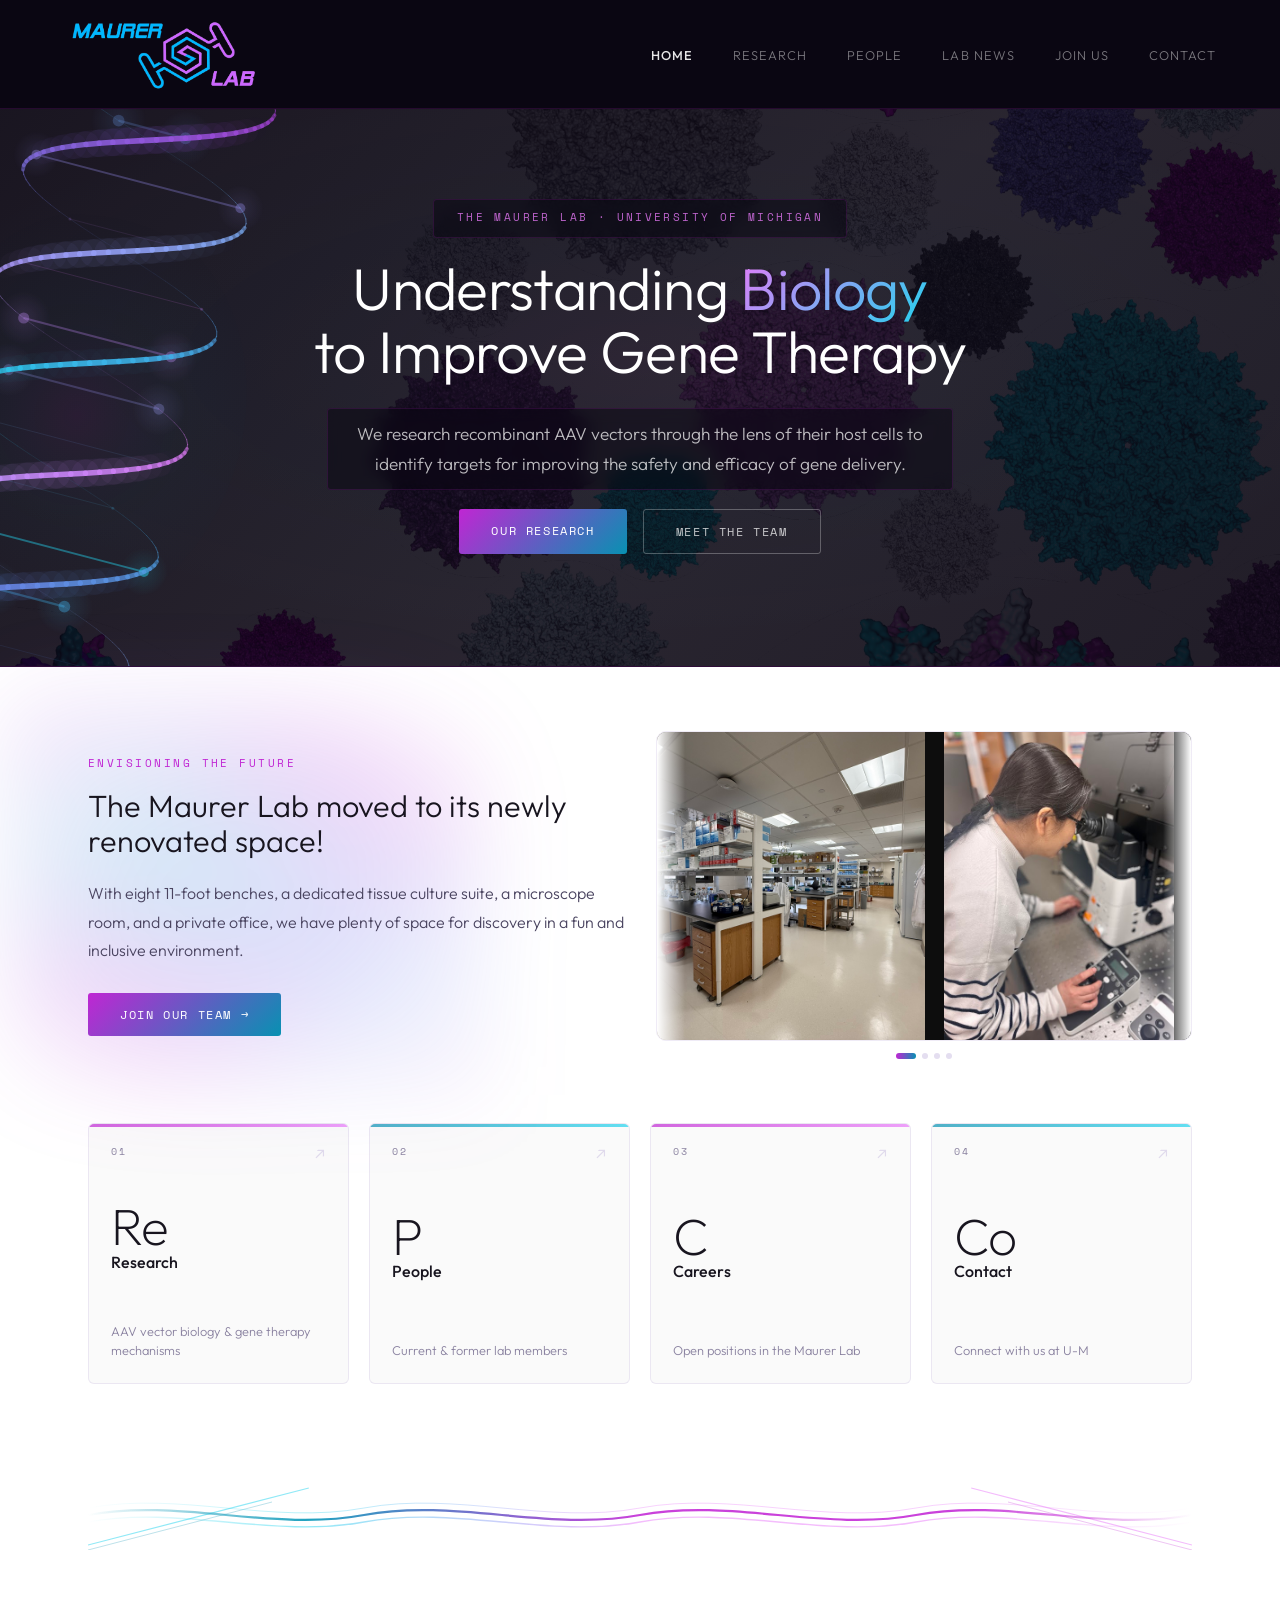
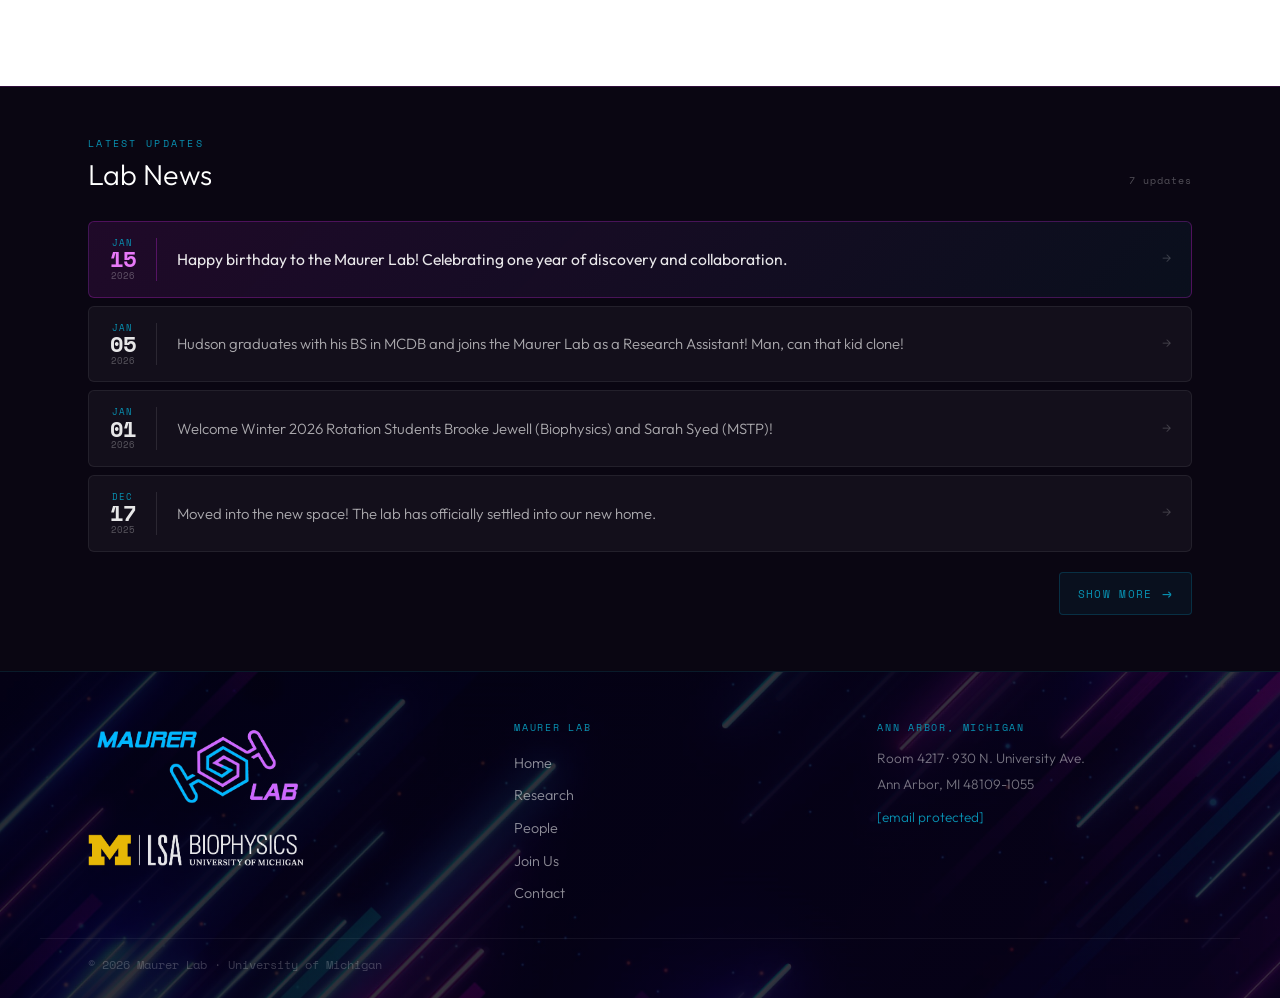
==== commit b50082b9: "updatesss" ====
--- a/index.html
+++ b/index.html
@@ -21,6 +21,7 @@
     <li><a href="index.html" class="active">Home</a></li>
     <li><a href="research.html">Research</a></li>
     <li><a href="people.html">People</a></li>
+    <li><a href="#news-anchor">Lab News</a></li>
     <li><a href="join.html">Join Us</a></li>
     <li><a href="contact.html">Contact</a></li>
   </ul>
@@ -65,7 +66,7 @@
 </header>
 
 <script>
-// ── HERO SYNTHWAVE — sweeps lower-left → upper-right, stays clear of text ──
+// ── HOME HERO — 3D SPINNING DNA DOUBLE HELIX ──
 (function() {
   const canvas = document.getElementById('heroSynth');
   const ctx    = canvas.getContext('2d');
@@ -78,117 +79,152 @@
   resize();
   window.addEventListener('resize', resize);
 
-  // ── HERO SYNTHWAVE — fills left blank space, axis stays left of title ──
-  // Title starts at ~(W-820)/2 from left edge. Keep axis well left of that.
-  // Diagonal: bottom-left corner → upper-left area, sweeping vertically.
-  // High amplitudes fan the waves to fill the full left column.
-  function diagonalPoint(u, v) {
-    const margin = (W - Math.min(W, 820)) / 2; // where title starts
-    const safeX  = Math.max(margin * 0.82, W * 0.04); // axis stays 18% inside margin
-    const x0 = W * -0.02, y0 = H * 1.3;   // below bottom-left
-    const x1 = safeX,     y1 = H * -0.1;  // upper-left, within margin
-    const dx = x1 - x0, dy = y1 - y0;
-    const len = Math.sqrt(dx*dx + dy*dy);
-    const px  = -dy / len; // perpendicular: points rightward (into blank space)
-    const py  =  dx / len;
-    return {
-      x: x0 + dx * u + px * v,
-      y: y0 + dy * u + py * v,
-    };
-  }
-
-  const waves = [
-    { freq: 1.1, amp: 90,  speed: 0.00080, phase: 0,   weight: 2.8 },
-    { freq: 2.0, amp: 55,  speed: 0.00110, phase: 1.2, weight: 1.6 },
-    { freq: 0.6, amp: 120, speed: 0.00050, phase: 2.6, weight: 1.2 },
-    { freq: 3.2, amp: 35,  speed: 0.00140, phase: 0.5, weight: 0.7 },
-    { freq: 0.3, amp: 160, speed: 0.00030, phase: 3.8, weight: 0.5 },
-  ];
+  // Helix parameters
+  const TURNS      = 3.5;    // number of full rotations visible
+  const SEGMENTS   = 180;    // path smoothness
+  const RUNG_EVERY = 12;     // draw a rung every N segments
+  const SPIN_SPEED = 0.004;  // rotation speed (radians per frame)
+  const PULSE_SPEED= 0.018;  // glow pulse speed
+
+  // Helix is drawn in the left blank space
+  // Center X: middle of left blank zone
+  // Center Y: middle of hero
 
   function draw() {
     ctx.clearRect(0, 0, W, H);
 
-    const steps  = 300;
-    // Clip strictly to left margin so no wave pixel enters the title zone
     const margin = (W - Math.min(W, 820)) / 2;
+    const clipW  = margin + 180;
+
     ctx.save();
     ctx.beginPath();
-    ctx.rect(0, 0, margin + 20, H); // +20px soft bleed so edge doesn't hard-cut
+    ctx.rect(0, 0, clipW, H);
     ctx.clip();
 
-    // Draw each wave as a path along the diagonal
-    waves.forEach((wv, wi) => {
-      // Build points
-      const pts = [];
-      for (let i = 0; i <= steps; i++) {
-        const u  = i / steps;
-        const v  = Math.sin(u * Math.PI * 2 * wv.freq + t * wv.speed * 60 + wv.phase) * wv.amp;
-        const pt = diagonalPoint(u, v);
-        pts.push(pt);
+    const pulse  = 0.5 + 0.5 * Math.sin(t * PULSE_SPEED);
+    const pulse2 = 0.5 + 0.5 * Math.sin(t * PULSE_SPEED * 0.7 + 1.2);
+    const angle0 = t * SPIN_SPEED;
+
+    // ── DIAGONAL AXIS (bottom-left → upper-right, like original synthwave) ──
+    const safeX = Math.max(margin * 0.78, W * 0.04);
+    const ax0 = W * -0.02, ay0 = H * 1.25;   // start: below bottom-left
+    const ax1 = safeX,     ay1 = H * -0.15;  // end: above upper-left
+    const adx = ax1 - ax0, ady = ay1 - ay0;
+    const alen = Math.sqrt(adx*adx + ady*ady);
+    // Unit vectors along axis and perpendicular
+    const axU = adx / alen, ayU = ady / alen;   // along axis
+    const pxU = -ayU,       pyU =  axU;          // perpendicular (points right into blank space)
+
+    // Helix radius — scales with available left space
+    const radiusX = Math.min(Math.max(safeX * 0.65, 65), 115);
+
+    // Map u (0..1) along axis to a point + perpendicular offset for helix
+    function helixPoint(u, theta, zSign) {
+      const baseX = ax0 + adx * u;
+      const baseY = ay0 + ady * u;
+      const perpOffset = Math.sin(theta) * radiusX;
+      return {
+        x: baseX + pxU * perpOffset,
+        y: baseY + pyU * perpOffset,
+        z: Math.cos(theta)  // depth
+      };
+    }
+
+    const strandA = [], strandB = [], rungs = [];
+    for (let i = 0; i <= SEGMENTS; i++) {
+      const u     = i / SEGMENTS;
+      const theta = angle0 + u * Math.PI * 2 * TURNS;
+      const ptA = helixPoint(u, theta, 1);
+      ptA.u = u; ptA.theta = theta;
+      strandA.push(ptA);
+      const ptB = helixPoint(u, theta + Math.PI, -1);
+      ptB.u = u; ptB.theta = theta;
+      strandB.push(ptB);
+      if (i % RUNG_EVERY === 0) {
+        rungs.push({ ax: ptA.x, ay: ptA.y, bx: ptB.x, by: ptB.y, z: ptA.z, u, i });
       }
-
-      // Color: cycle from cyan to magenta along u
-      // Use gradient along the path's bounding box
-      const p0 = diagonalPoint(0, 0);
-      const p1 = diagonalPoint(1, 0);
-      const grad = ctx.createLinearGradient(p0.x, p0.y, p1.x, p1.y);
-      const alpha = [0.85, 0.55, 0.38, 0.22, 0.14][wi];
-      grad.addColorStop(0,    `rgba(0,210,220,0)`);
-      grad.addColorStop(0.08, `rgba(0,210,220,${alpha})`);
-      grad.addColorStop(0.35, `rgba(192,38,211,${alpha})`);
-      grad.addColorStop(0.65, `rgba(8,145,178,${alpha})`);
-      grad.addColorStop(0.92, `rgba(232,121,249,${alpha})`);
-      grad.addColorStop(1,    `rgba(232,121,249,0)`);
+    }
+
+    // ── DRAW RUNGS ──
+    rungs.forEach(rung => {
+      const depth = (rung.z + 1) / 2;
+      const alpha = 0.12 + depth * 0.55;
+      const rungPulse = alpha * (0.7 + 0.3 * Math.sin(rung.u * Math.PI * 6 + t * 0.025));
+      const hue = rung.u;
+      let r, g, b;
+      if (hue < 0.33) { const f=hue/0.33; r=Math.round(192+(34-192)*f); g=Math.round(38+(211-38)*f); b=Math.round(211+(238-211)*f); }
+      else if (hue < 0.66) { const f=(hue-0.33)/0.33; r=Math.round(34+(232-34)*f); g=Math.round(211+(121-211)*f); b=Math.round(238+(249-238)*f); }
+      else { const f=(hue-0.66)/0.34; r=Math.round(232+(8-232)*f); g=Math.round(121+(145-121)*f); b=Math.round(249+(178-249)*f); }
 
       ctx.beginPath();
-      pts.forEach((pt, i) => {
-        if (i === 0) ctx.moveTo(pt.x, pt.y);
-        else         ctx.lineTo(pt.x, pt.y);
-      });
-      ctx.strokeStyle = grad;
-      ctx.lineWidth   = wv.weight;
+      ctx.moveTo(rung.ax, rung.ay);
+      ctx.lineTo(rung.bx, rung.by);
+      ctx.strokeStyle = `rgba(${r},${g},${b},${rungPulse})`;
+      ctx.lineWidth = depth < 0.5 ? 0.7 : 1.4 + depth * 0.8;
       ctx.stroke();
 
-      // Glow pass on primary wave
-      if (wi === 0) {
-        const glowA = 0.10 + 0.07 * Math.sin(t * 0.003);
-        const glow  = ctx.createLinearGradient(p0.x, p0.y, p1.x, p1.y);
-        glow.addColorStop(0,    `rgba(0,210,220,0)`);
-        glow.addColorStop(0.08, `rgba(0,210,220,${glowA})`);
-        glow.addColorStop(0.4,  `rgba(192,38,211,${glowA})`);
-        glow.addColorStop(0.92, `rgba(232,121,249,${glowA})`);
-        glow.addColorStop(1,    `rgba(232,121,249,0)`);
-        ctx.strokeStyle = glow;
-        ctx.lineWidth   = 18;
-        ctx.stroke();
+      const dotR = depth < 0.5 ? 1.5 : 2.5 + depth * 3.5;
+      if (depth > 0.65) {
+        const glowR = dotR * (3 + pulse * 2.5);
+        [[rung.ax, rung.ay],[rung.bx, rung.by]].forEach(([px,py]) => {
+          const grad = ctx.createRadialGradient(px, py, 0, px, py, glowR);
+          grad.addColorStop(0, `rgba(${r},${g},${b},${0.18*pulse})`);
+          grad.addColorStop(1, `rgba(${r},${g},${b},0)`);
+          ctx.beginPath(); ctx.arc(px, py, glowR, 0, Math.PI*2);
+          ctx.fillStyle = grad; ctx.fill();
+        });
       }
-
-      // Radial bloom dots scattered along the wave
-      if (wi <= 1) {
-        const glowPulse = 0.18 + 0.09 * Math.sin(t * 0.003 + wi);
-        for (let s = 20; s < steps; s += 30) {
-          const pt = pts[s];
-          const cs = Math.abs(Math.sin((s / steps) * Math.PI + t * 0.002));
-          const r  = Math.round(cs * 192);
-          const g  = Math.round(160 - cs * 130);
-          const b  = Math.round(220 - cs * 9);
-          const rad = ctx.createRadialGradient(pt.x, pt.y, 0, pt.x, pt.y, 55);
-          rad.addColorStop(0,   `rgba(${r},${g},${b},${glowPulse})`);
-          rad.addColorStop(0.5, `rgba(${r},${g},${b},${glowPulse * 0.35})`);
-          rad.addColorStop(1,   `rgba(${r},${g},${b},0)`);
-          ctx.beginPath();
-          ctx.arc(pt.x, pt.y, 55, 0, Math.PI * 2);
-          ctx.fillStyle = rad;
-          ctx.fill();
+      ctx.beginPath(); ctx.arc(rung.ax, rung.ay, dotR, 0, Math.PI*2);
+      ctx.fillStyle = `rgba(${r},${g},${b},${rungPulse*1.1})`; ctx.fill();
+      ctx.beginPath(); ctx.arc(rung.bx, rung.by, dotR, 0, Math.PI*2);
+      ctx.fillStyle = `rgba(${r},${g},${b},${rungPulse*1.1})`; ctx.fill();
+    });
+
+    // ── DRAW STRANDS ──
+    function drawStrand(pts, c1, c2, pulseOff) {
+      for (let i = 1; i < pts.length; i++) {
+        const p = pts[i], pp = pts[i-1];
+        const depth = (p.z+1)/2;
+        const alpha = 0.12 + depth * 0.78;
+        const lw = depth < 0.5 ? 0.6+depth*1.2 : 1.8+depth*3.8;
+        const f = p.u < 0.5 ? p.u*2 : (1-p.u)*2;
+        const r=Math.round(c1[0]+(c2[0]-c1[0])*f), g=Math.round(c1[1]+(c2[1]-c1[1])*f), b=Math.round(c1[2]+(c2[2]-c1[2])*f);
+        ctx.beginPath(); ctx.moveTo(pp.x,pp.y); ctx.lineTo(p.x,p.y);
+        ctx.strokeStyle=`rgba(${r},${g},${b},${alpha})`; ctx.lineWidth=lw; ctx.lineCap='round'; ctx.stroke();
+        if (depth > 0.72) {
+          const ga = (depth-0.72)*0.28*(0.6+0.4*Math.sin(t*PULSE_SPEED+pulseOff+p.u*8));
+          ctx.strokeStyle=`rgba(${r},${g},${b},${ga})`; ctx.lineWidth=lw*5; ctx.stroke();
         }
       }
-    });
-
-    ctx.restore(); // remove clip
+    }
+    drawStrand(strandA,[192,38,211],[34,211,238],0);
+    drawStrand(strandB,[34,211,238],[232,121,249],Math.PI);
+
+    // Ambient glow around helix midpoint
+    const midX = ax0 + adx*0.5, midY = ay0 + ady*0.5;
+    const ambR = radiusX*(1.6+pulse*0.3);
+    const amb = ctx.createRadialGradient(midX,midY,0,midX,midY,ambR);
+    amb.addColorStop(0,`rgba(192,38,211,${0.07*pulse2})`);
+    amb.addColorStop(0.5,`rgba(8,145,178,${0.04*pulse})`);
+    amb.addColorStop(1,`rgba(8,145,178,0)`);
+    ctx.beginPath(); ctx.ellipse(midX,midY,ambR,ambR*0.8,Math.atan2(ady,adx),0,Math.PI*2);
+    ctx.fillStyle=amb; ctx.fill();
+
+    ctx.restore();
+
+
     t++;
     requestAnimationFrame(draw);
   }
   draw();
+})();
+
+// Nav shrink on scroll
+(function() {
+  var nav = document.querySelector('nav');
+  function onScroll() { nav.classList.toggle('nav-scrolled', window.scrollY > 40); }
+  window.addEventListener('scroll', onScroll, {passive: true});
+  onScroll();
 })();
 </script>
 
@@ -306,7 +342,7 @@
 </main>
 
 <!-- ── LAB NEWS ── -->
-<section class="news-section">
+<section class="news-section" id="news-anchor">
   <div class="news-inner">
     <div class="news-section-header">
       <div>
@@ -435,7 +471,7 @@
       <span class="footer-address-label">Ann Arbor, Michigan</span>
       <p>Room 4217 &middot; 930 N. University Ave.</p>
       <p>Ann Arbor, MI 48109-1055</p>
-      <a href="mailto:acmaurer@umich.edu">acmaurer@umich.edu</a>
+      <a href="/cdn-cgi/l/email-protection#0d6c6e606c787f687f4d7860646e6523686978"><span class="__cf_email__" data-cfemail="5332303e322621362113263e3a303b7d363726">[email&#160;protected]</span></a>
     </div>
   </div>
   <div class="footer-bottom">
@@ -449,7 +485,6 @@
   var items = document.querySelectorAll('.news-collapsed');
   var expanded = false;
 
-  // Hide collapsed items on load
   items.forEach(function(el) { el.style.display = 'none'; });
 
   btn.addEventListener('click', function() {
@@ -464,6 +499,14 @@
     }
   });
 })();
+
+(function() {
+  var nav = document.querySelector('nav');
+  function onScroll() { nav.classList.toggle('nav-scrolled', window.scrollY > 40); }
+  window.addEventListener('scroll', onScroll, {passive: true});
+  onScroll();
+})();
 </script>
+
 </body>
 </html>
--- a/assets/css/base.css
+++ b/assets/css/base.css
@@ -64,12 +64,20 @@
 header > nav, body > nav {
   position: sticky; top: 0; z-index: 100;
   display: flex; align-items: center; justify-content: space-between;
-  padding: 0.6rem 4rem;
-  background: rgba(10,6,18,0.85);
-  backdrop-filter: blur(14px);
+  padding: 0.8rem 4rem;
+  background: #0a0612;
   border-bottom: 1px solid rgba(192,38,211,0.15);
-}
-.nav-logo img { height: 72px; width: auto; display: block; }
+  transition: padding 0.3s ease, border-color 0.3s ease;
+}
+header > nav.nav-scrolled, body > nav.nav-scrolled {
+  padding: 0.35rem 4rem;
+  border-bottom-color: rgba(192,38,211,0.25);
+}
+.nav-logo img {
+  height: 82px; width: auto; display: block;
+  transition: height 0.3s ease;
+}
+.nav-scrolled .nav-logo img { height: 52px; }
 .nav-links { display: flex; gap: 2.5rem; list-style: none; }
 .nav-links a {
   font-size: 0.8rem; letter-spacing: 0.08em; text-transform: uppercase;
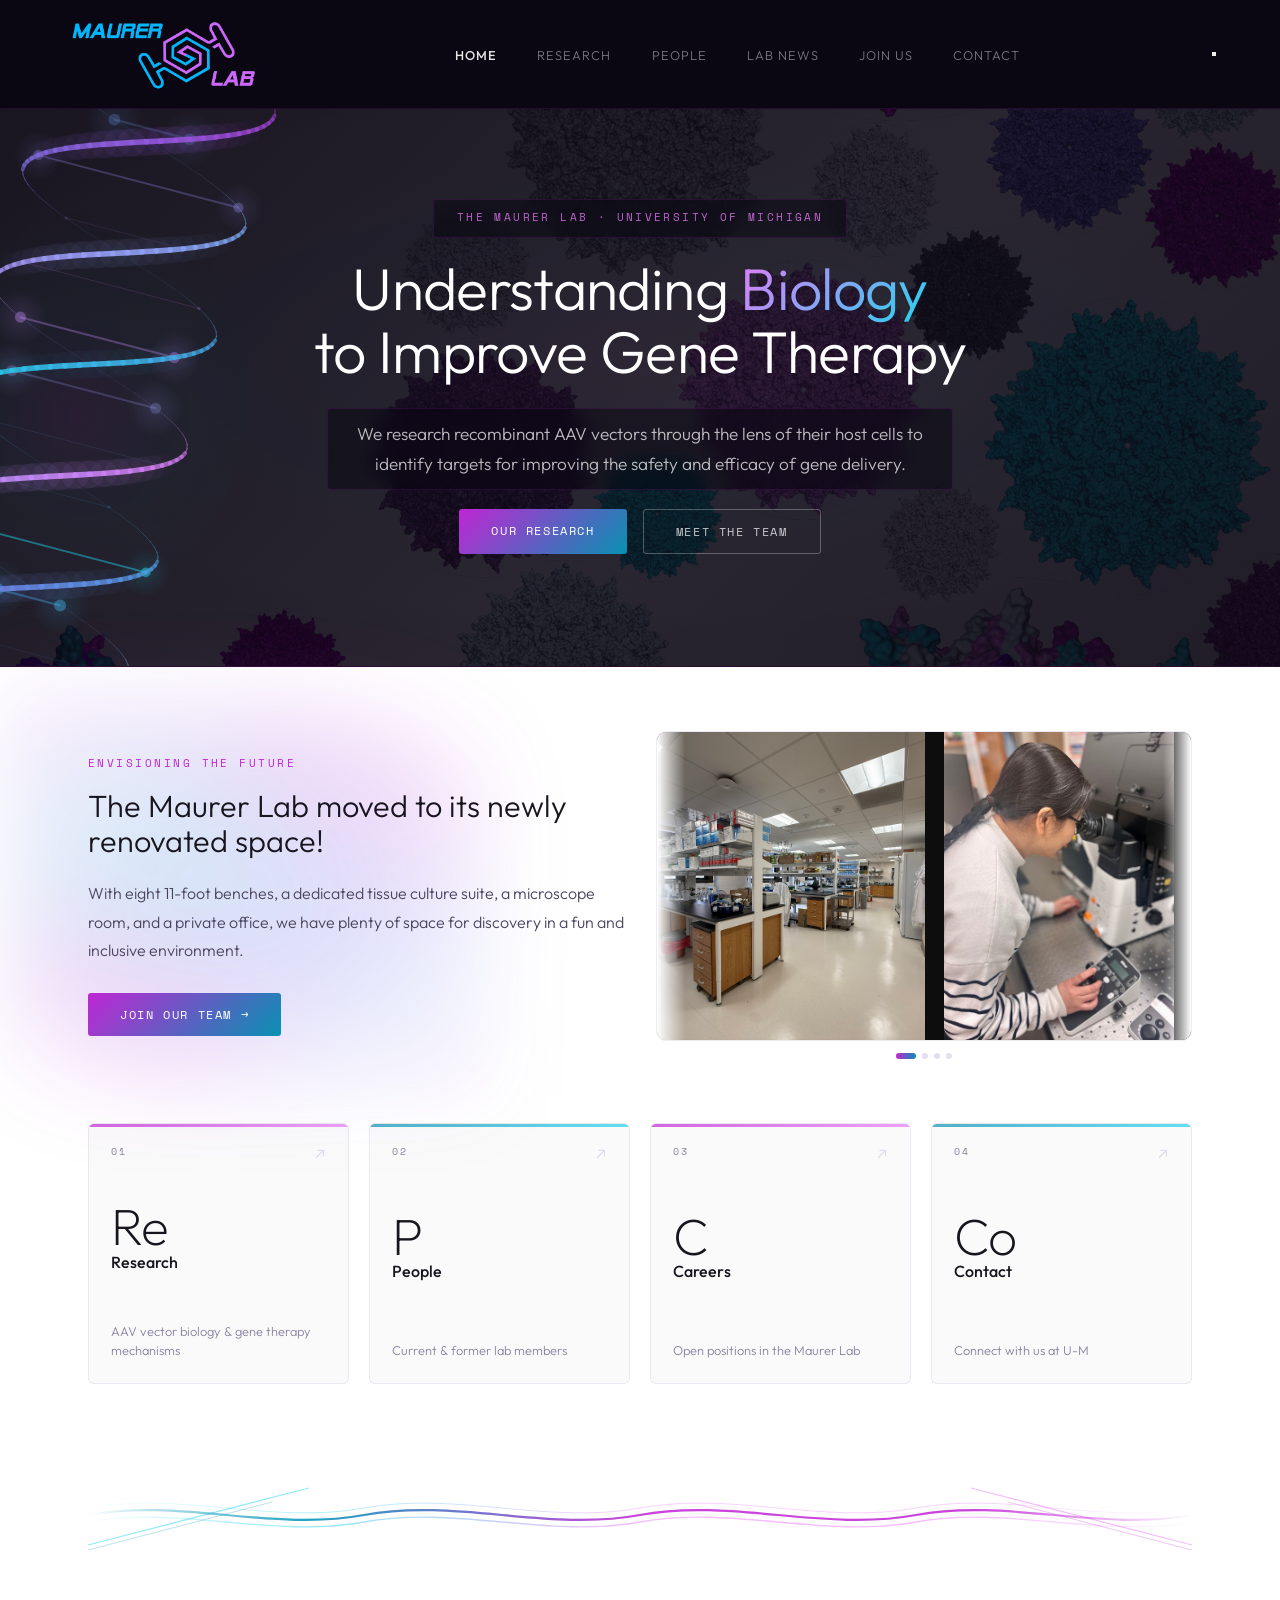
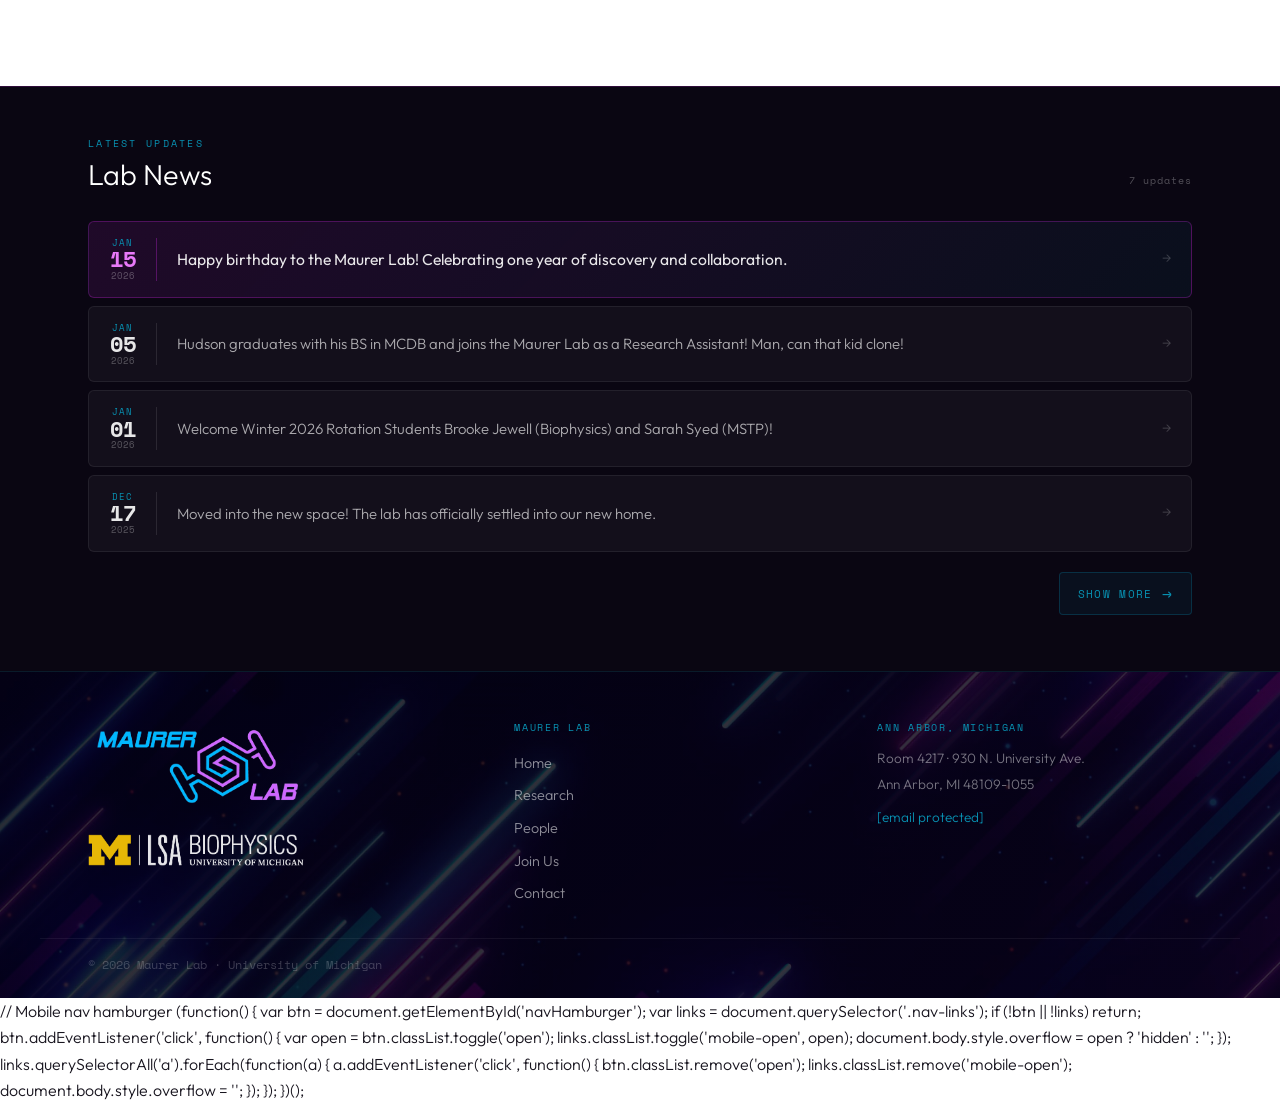
==== commit 7c4fbbe0: "mobile update" ====
--- a/index.html
+++ b/index.html
@@ -25,6 +25,7 @@
     <li><a href="join.html">Join Us</a></li>
     <li><a href="contact.html">Contact</a></li>
   </ul>
+  <button class="nav-hamburger" id="navHamburger" aria-label="Menu"><span></span><span></span><span></span></button>
 </nav>
 
 <!-- ── HERO ── -->
@@ -508,5 +509,25 @@
 })();
 </script>
 
+
+// Mobile nav hamburger
+(function() {
+  var btn = document.getElementById('navHamburger');
+  var links = document.querySelector('.nav-links');
+  if (!btn || !links) return;
+  btn.addEventListener('click', function() {
+    var open = btn.classList.toggle('open');
+    links.classList.toggle('mobile-open', open);
+    document.body.style.overflow = open ? 'hidden' : '';
+  });
+  links.querySelectorAll('a').forEach(function(a) {
+    a.addEventListener('click', function() {
+      btn.classList.remove('open');
+      links.classList.remove('mobile-open');
+      document.body.style.overflow = '';
+    });
+  });
+})();
+
 </body>
 </html>
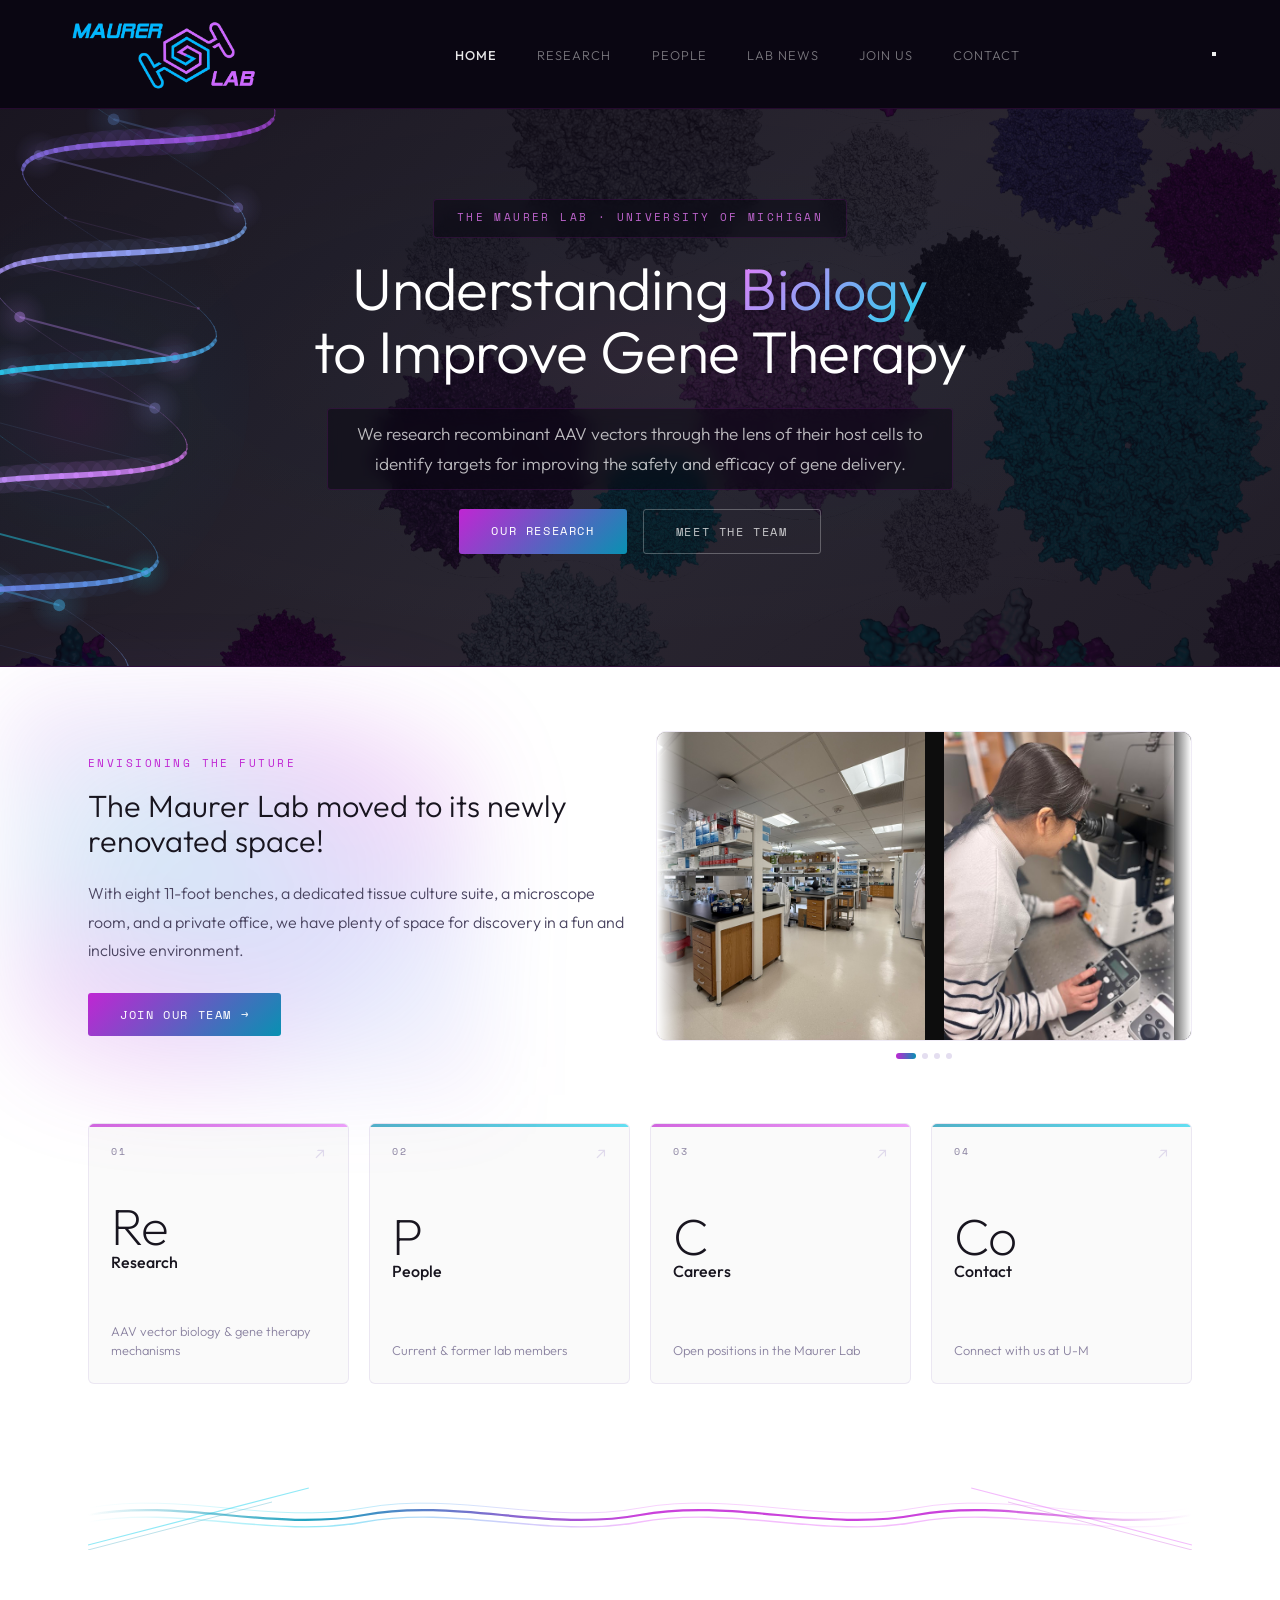
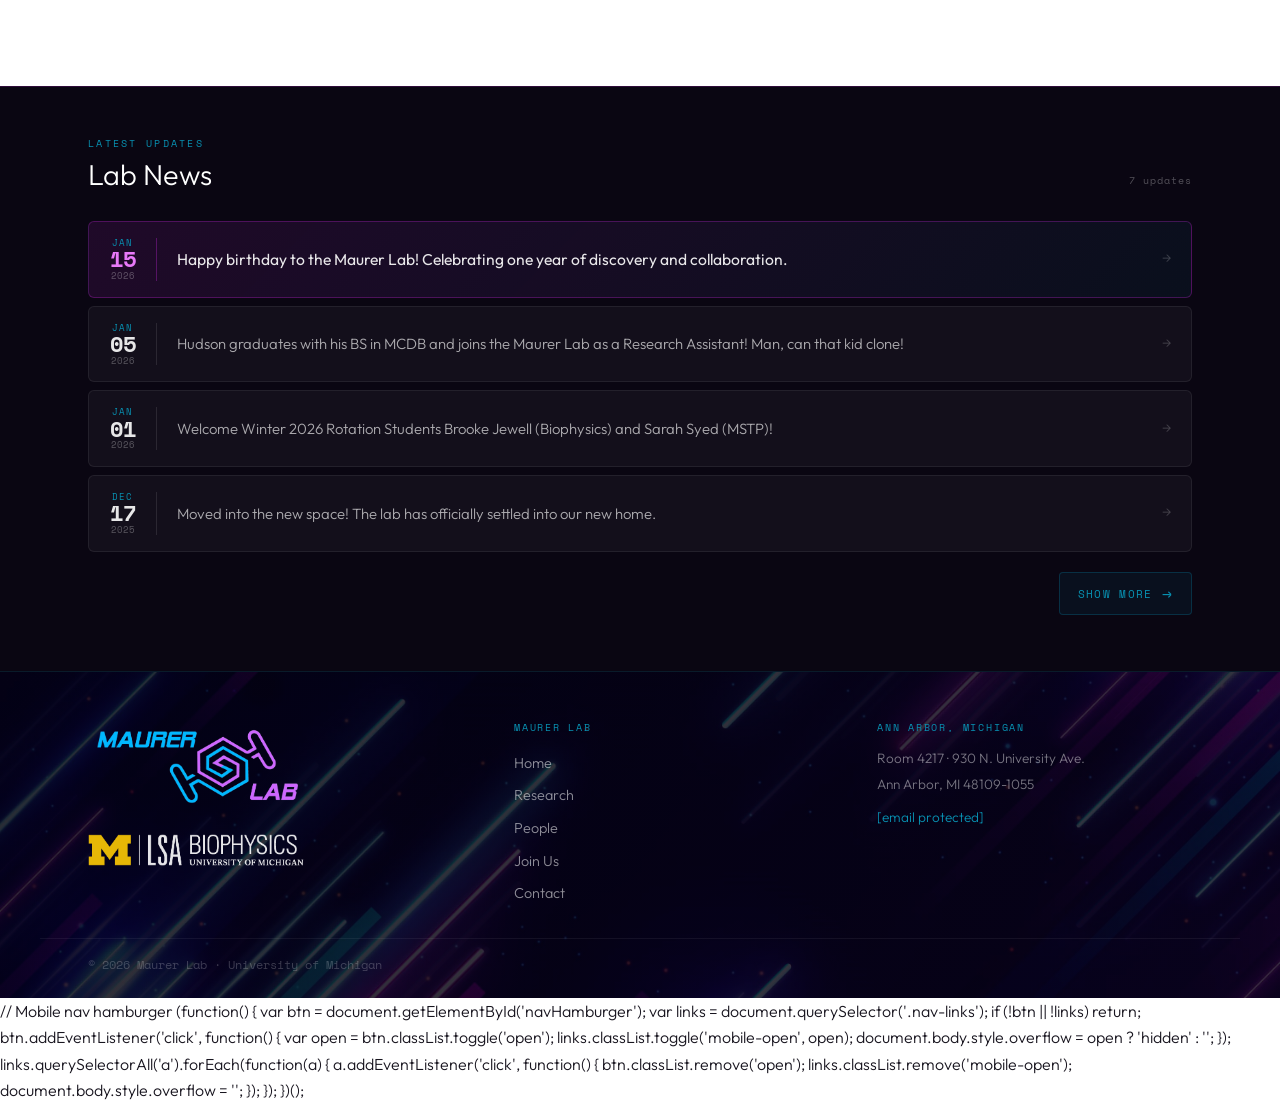
==== commit 515eb434: "mobile update" ====
--- a/index.html
+++ b/index.html
@@ -529,5 +529,24 @@
   });
 })();
 
+<script>
+(function() {
+  var btn = document.getElementById('navHamburger');
+  var links = document.querySelector('.nav-links');
+  if (!btn || !links) return;
+  btn.addEventListener('click', function() {
+    var open = btn.classList.toggle('open');
+    links.classList.toggle('mobile-open', open);
+    document.body.style.overflow = open ? 'hidden' : '';
+  });
+  links.querySelectorAll('a').forEach(function(a) {
+    a.addEventListener('click', function() {
+      btn.classList.remove('open');
+      links.classList.remove('mobile-open');
+      document.body.style.overflow = '';
+    });
+  });
+})();
+</script>
 </body>
 </html>
--- a/assets/css/ticker.css
+++ b/assets/css/ticker.css
@@ -103,7 +103,7 @@
   height: 100%;
   overflow: hidden;
   position: relative;
-  animation: lab-scroll 36s linear infinite;
+  animation: lab-scroll 20s linear infinite;
   /* Each card animates independently for true loop without JS */
 }
 
@@ -114,7 +114,7 @@
 */
 .lab-ticker-track {
   width: calc(var(--card-w) * 8);
-  animation: lab-scroll 36s linear infinite;
+  animation: lab-scroll 20s linear infinite;
 }
 .ticker-card {
   animation: none; /* override — track animates, not cards */
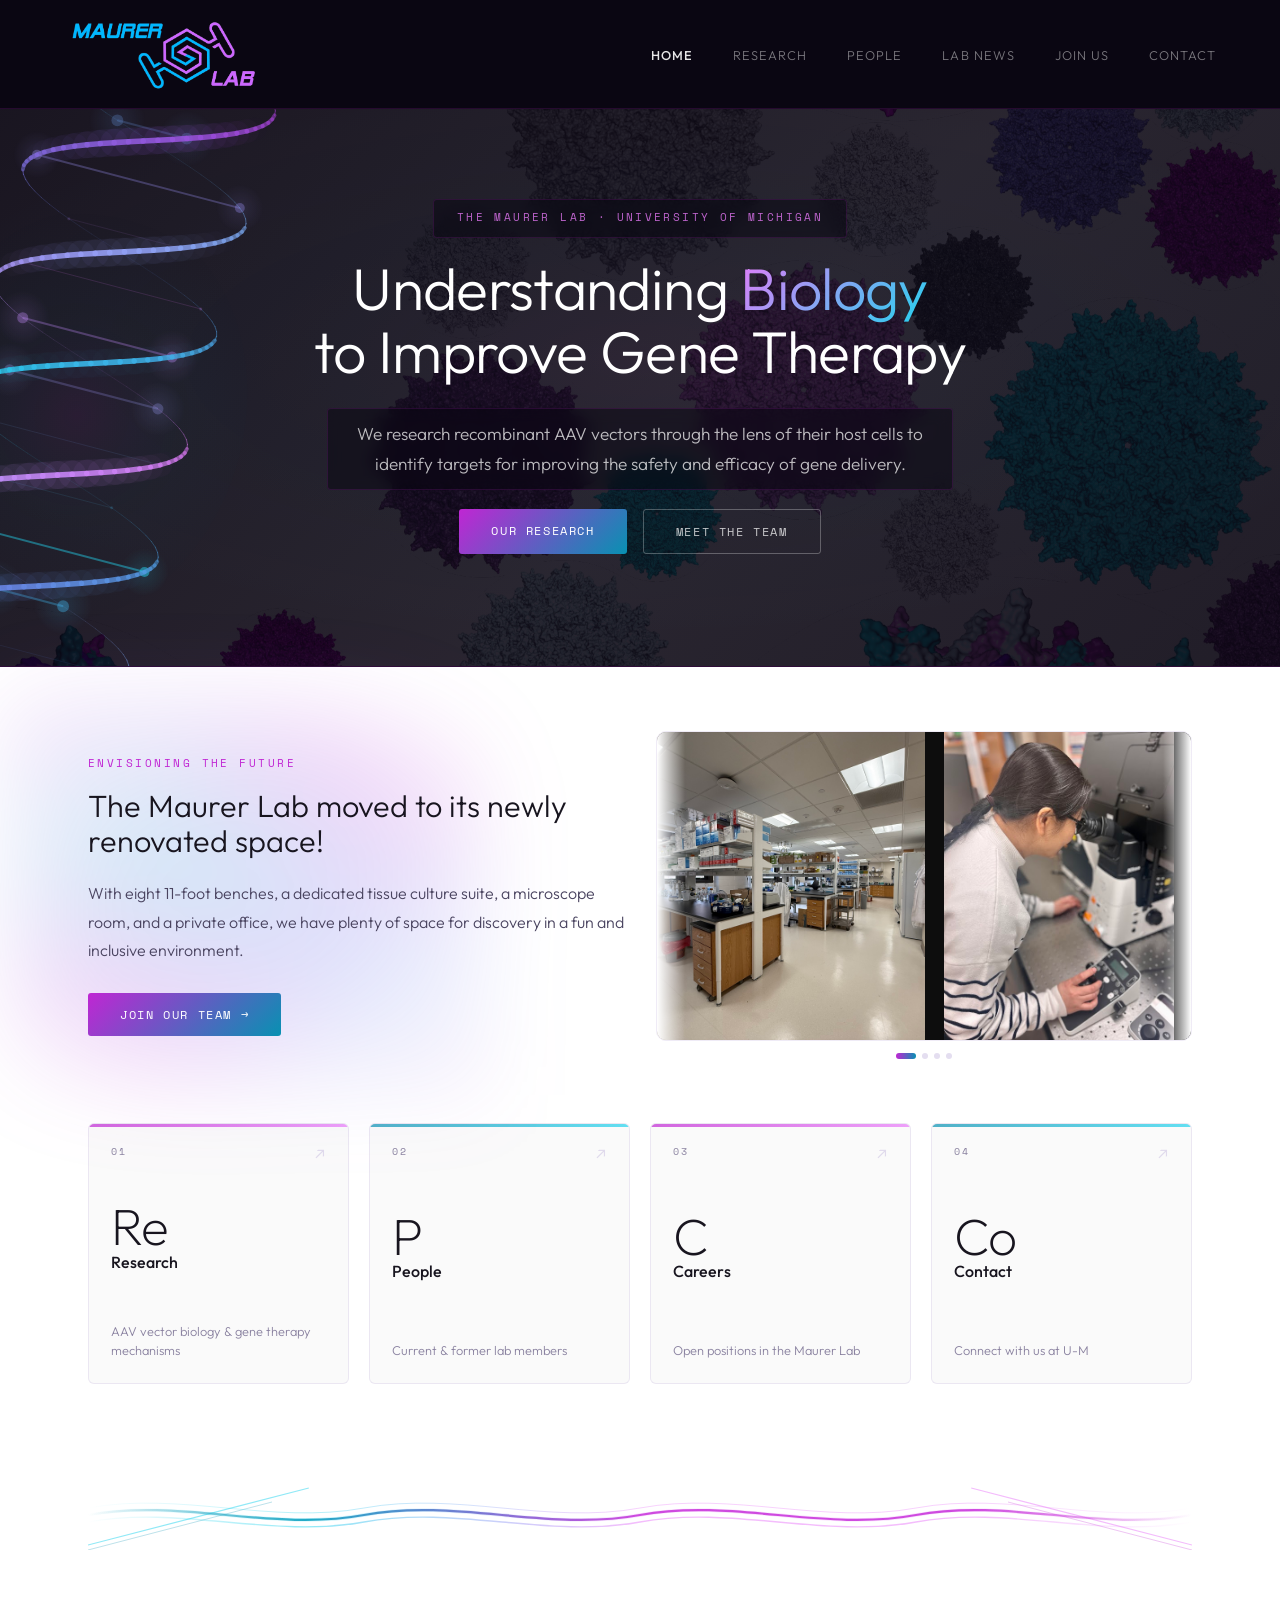
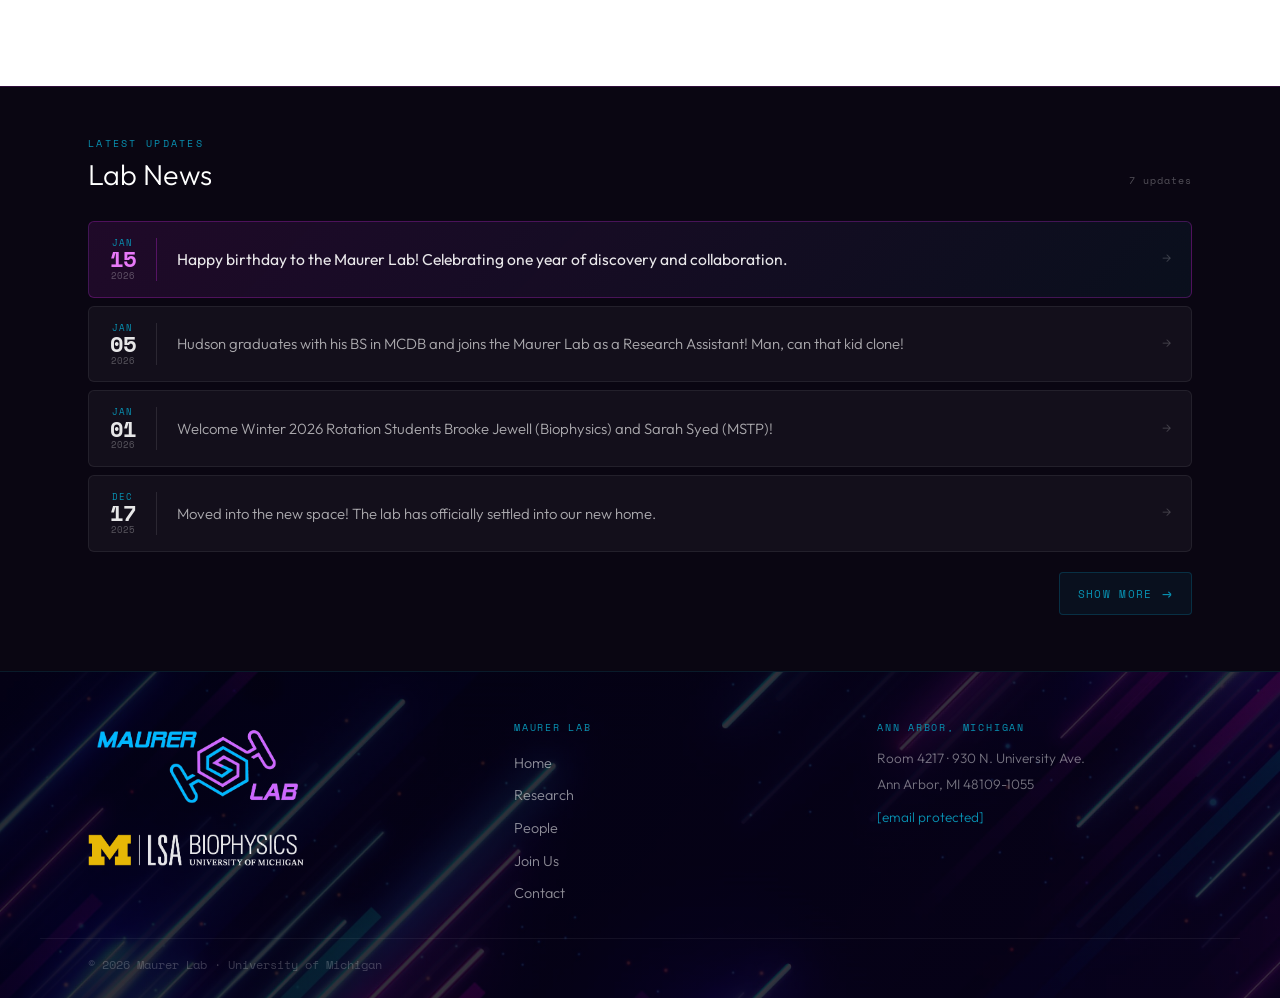
==== commit 653980a6: "mobile header fix" ====
--- a/index.html
+++ b/index.html
@@ -510,24 +510,6 @@
 </script>
 
 
-// Mobile nav hamburger
-(function() {
-  var btn = document.getElementById('navHamburger');
-  var links = document.querySelector('.nav-links');
-  if (!btn || !links) return;
-  btn.addEventListener('click', function() {
-    var open = btn.classList.toggle('open');
-    links.classList.toggle('mobile-open', open);
-    document.body.style.overflow = open ? 'hidden' : '';
-  });
-  links.querySelectorAll('a').forEach(function(a) {
-    a.addEventListener('click', function() {
-      btn.classList.remove('open');
-      links.classList.remove('mobile-open');
-      document.body.style.overflow = '';
-    });
-  });
-})();
 
 <script>
 (function() {
--- a/assets/css/base.css
+++ b/assets/css/base.css
@@ -208,3 +208,51 @@
   .footer-inner { grid-template-columns: 1fr; }
   .footer-brand { flex-direction: column; align-items: flex-start; }
 }
+
+/* ── MOBILE NAV ── */
+.nav-hamburger {
+  display: none;
+  flex-direction: column;
+  justify-content: center;
+  gap: 5px;
+  width: 36px; height: 36px;
+  background: none; border: none;
+  cursor: pointer; padding: 4px;
+  z-index: 200;
+}
+.nav-hamburger span {
+  display: block; height: 2px; width: 100%;
+  background: rgba(255,255,255,0.85);
+  border-radius: 2px;
+  transition: transform 0.25s ease, opacity 0.25s ease;
+}
+.nav-hamburger.open span:nth-child(1) { transform: translateY(7px) rotate(45deg); }
+.nav-hamburger.open span:nth-child(2) { opacity: 0; }
+.nav-hamburger.open span:nth-child(3) { transform: translateY(-7px) rotate(-45deg); }
+@media (max-width: 768px) {
+  header > nav, body > nav { padding: 0.6rem 1.5rem !important; }
+  header > nav.nav-scrolled, body > nav.nav-scrolled { padding: 0.35rem 1.5rem !important; }
+  .nav-logo img { height: 58px !important; }
+  .nav-scrolled .nav-logo img { height: 42px !important; }
+  .nav-hamburger { display: flex; }
+  .nav-links {
+    display: flex !important;
+    flex-direction: column;
+    position: fixed;
+    top: 0; left: 0; right: 0; bottom: 0;
+    background: rgba(8,4,18,0.97);
+    backdrop-filter: blur(12px);
+    align-items: center;
+    justify-content: center;
+    gap: 2.2rem;
+    z-index: 150;
+    opacity: 0;
+    pointer-events: none;
+    transition: opacity 0.25s ease;
+    padding: 0; margin: 0;
+  }
+  .nav-links.mobile-open { opacity: 1; pointer-events: all; }
+  .nav-links li { list-style: none; }
+  .nav-links a { font-size: 1.2rem !important; letter-spacing: 0.14em; color: rgba(255,255,255,0.7) !important; }
+  .nav-links a:hover, .nav-links a.active { color: #e879f9 !important; }
+}
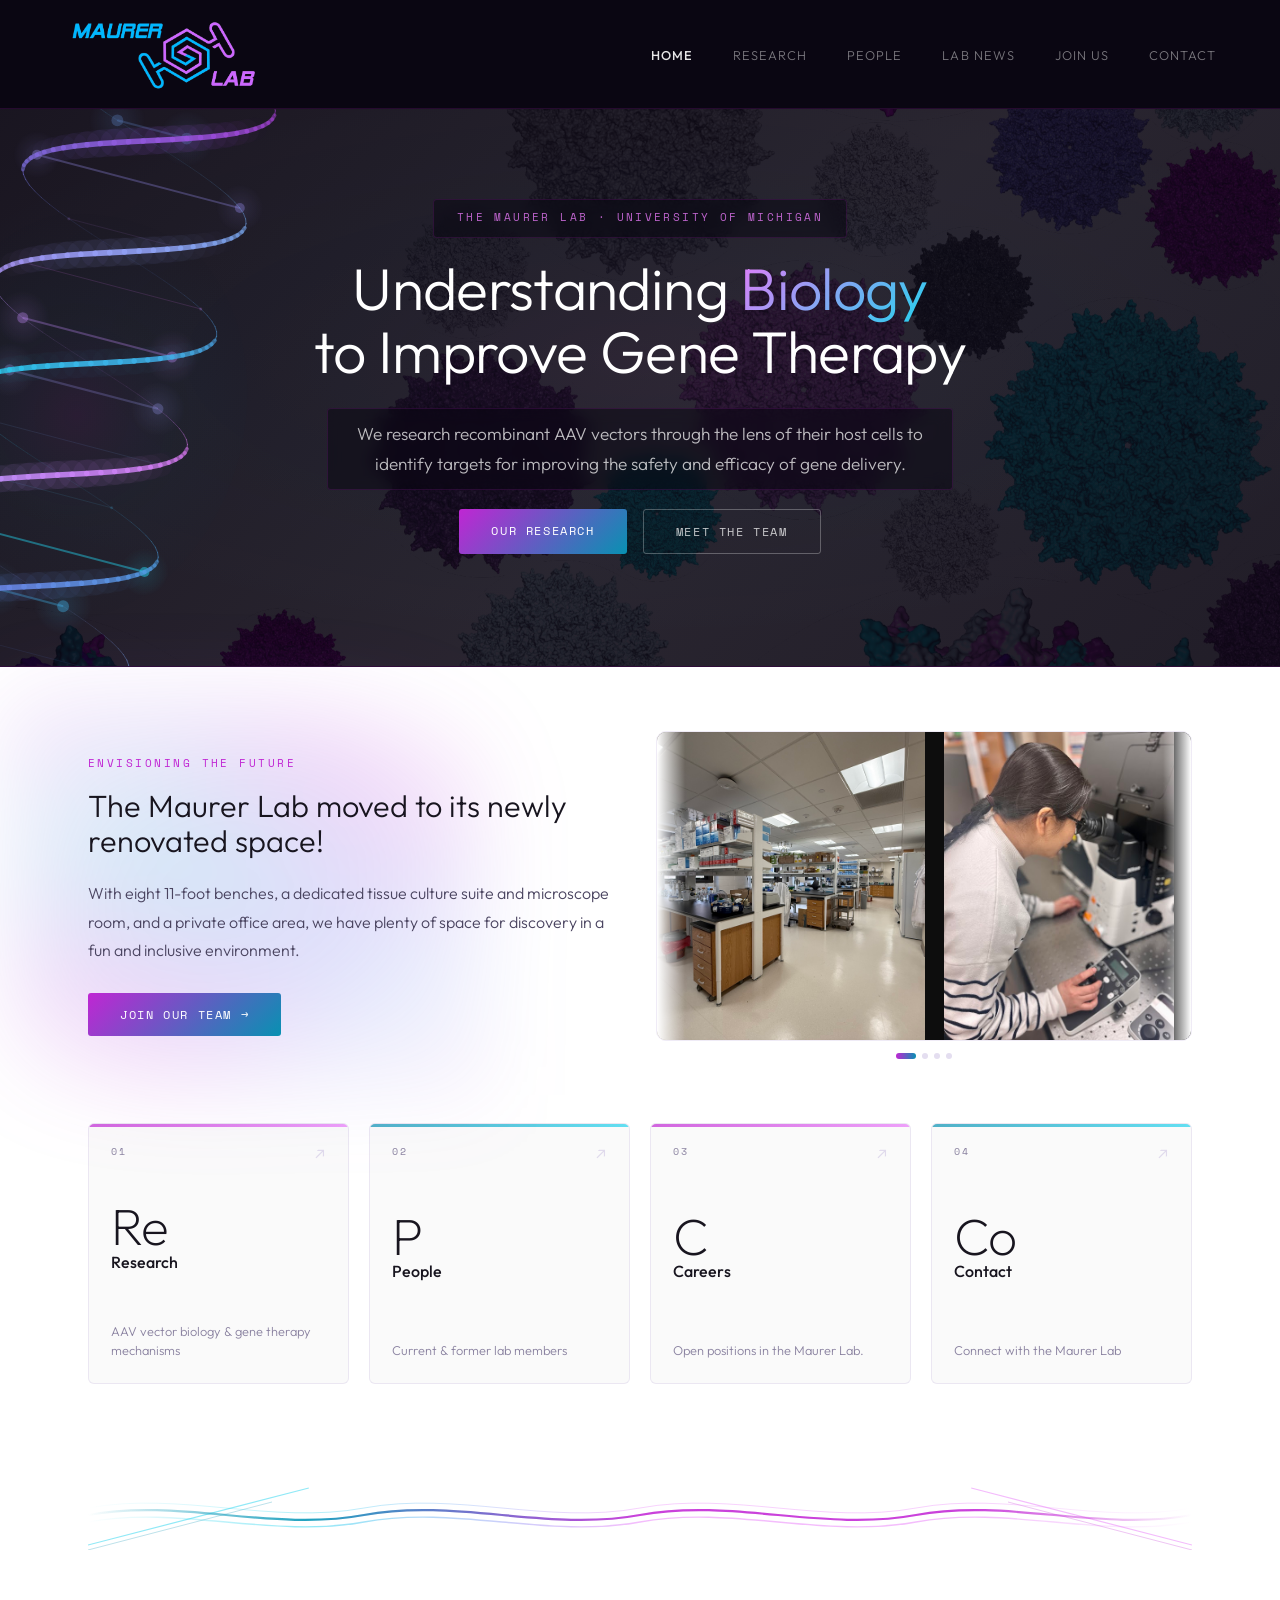
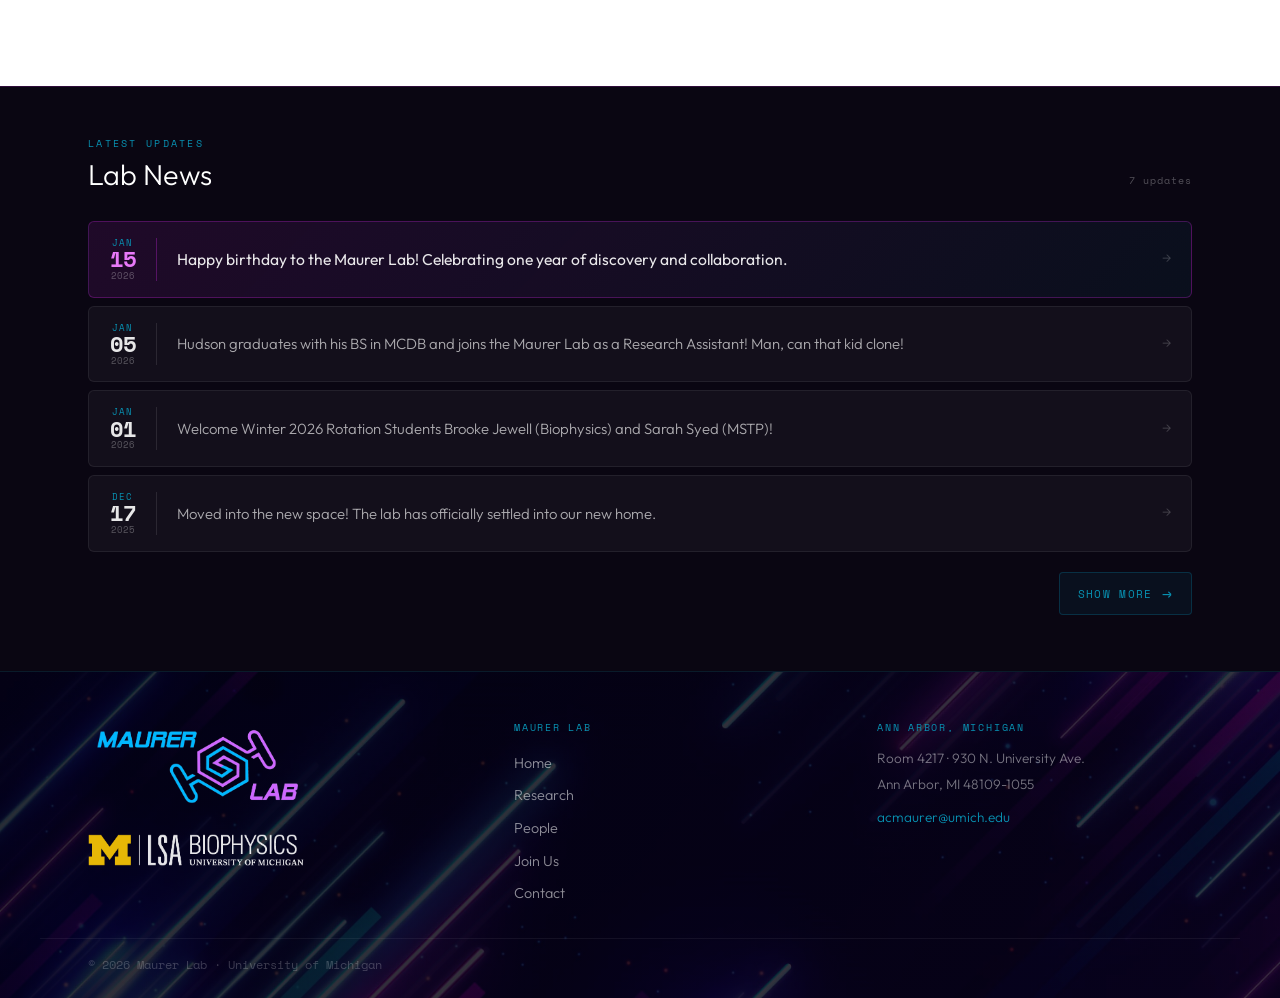
==== commit aec01878: "update to current form" ====
--- a/index.html
+++ b/index.html
@@ -238,7 +238,7 @@
     <div class="lab-showcase-text">
       <span class="lab-showcase-eyebrow">Envisioning the Future</span>
       <h2 class="lab-showcase-heading">The Maurer Lab moved to its newly renovated space!</h2>
-      <p class="lab-showcase-body">With eight 11-foot benches, a dedicated tissue culture suite, a microscope room, and a private office, we have plenty of space for discovery in a fun and inclusive environment.</p>
+      <p class="lab-showcase-body">With eight 11-foot benches, a dedicated tissue culture suite and microscope room, and a private office area, we have plenty of space for discovery in a fun and inclusive environment.</p>
       <a href="join.html" class="btn btn-primary">Join Our Team →</a>
     </div>
 
@@ -289,7 +289,7 @@
       <div class="pc-arrow">↗</div>
       <div class="pc-symbol">C</div>
       <div class="pc-name">Careers</div>
-      <div class="pc-desc">Open positions in the Maurer Lab</div>
+      <div class="pc-desc">Open positions in the Maurer Lab.</div>
     </a>
 
     <a href="contact.html" class="periodic-card periodic-card--accent-c">
@@ -297,7 +297,7 @@
       <div class="pc-arrow">↗</div>
       <div class="pc-symbol">Co</div>
       <div class="pc-name">Contact</div>
-      <div class="pc-desc">Connect with us at U-M</div>
+      <div class="pc-desc">Connect with the Maurer Lab</div>
     </a>
 
   </div>
@@ -472,7 +472,7 @@
       <span class="footer-address-label">Ann Arbor, Michigan</span>
       <p>Room 4217 &middot; 930 N. University Ave.</p>
       <p>Ann Arbor, MI 48109-1055</p>
-      <a href="/cdn-cgi/l/email-protection#0d6c6e606c787f687f4d7860646e6523686978"><span class="__cf_email__" data-cfemail="5332303e322621362113263e3a303b7d363726">[email&#160;protected]</span></a>
+      <a href="mailto:acmaurer@umich.edu">acmaurer@umich.edu</a>
     </div>
   </div>
   <div class="footer-bottom">
--- a/assets/css/base.css
+++ b/assets/css/base.css
@@ -204,7 +204,6 @@
   .footer-bottom { padding: 1rem 1.5rem 1.5rem; }
 }
 @media (max-width: 600px) {
-  .nav-links { display: none; }
   .footer-inner { grid-template-columns: 1fr; }
   .footer-brand { flex-direction: column; align-items: flex-start; }
 }
--- a/assets/css/hero.css
+++ b/assets/css/hero.css
@@ -95,3 +95,7 @@
   .hero-title .line1 { font-size: 2.6rem; }
   .hero-title .line2 { font-size: 1.9rem; }
 }
+
+@media (max-width: 768px) {
+  .hero-bg-img { opacity: 0.07; }
+}
--- a/assets/css/home.css
+++ b/assets/css/home.css
@@ -106,6 +106,10 @@
   width: 100%;
   height: 70px;
 }
+@media (max-width: 768px) {
+  .synthwave-divider { margin: 1rem 0 0; }
+  .synthwave-divider svg { height: 40px; }
+}
 
 /* ── LAB NEWS — dark full-bleed panel ── */
 /* ── LAB NEWS ── */
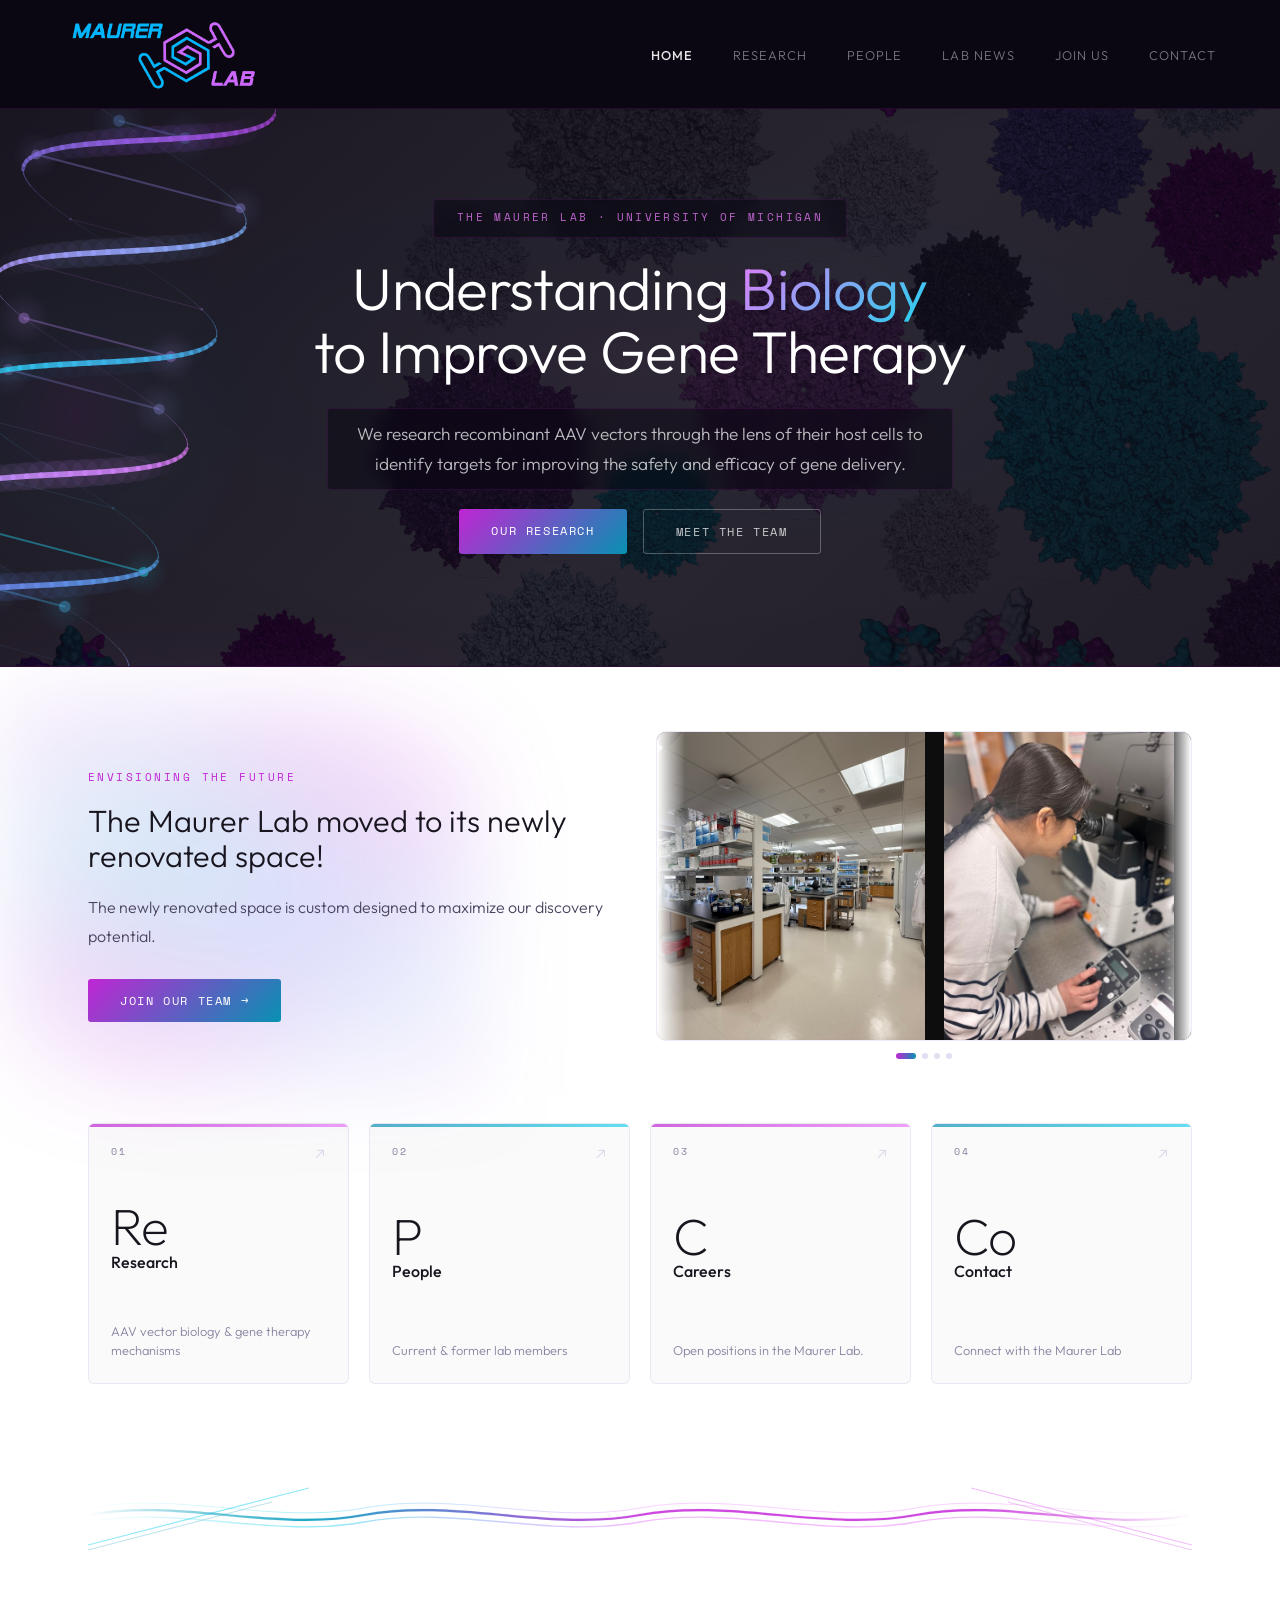
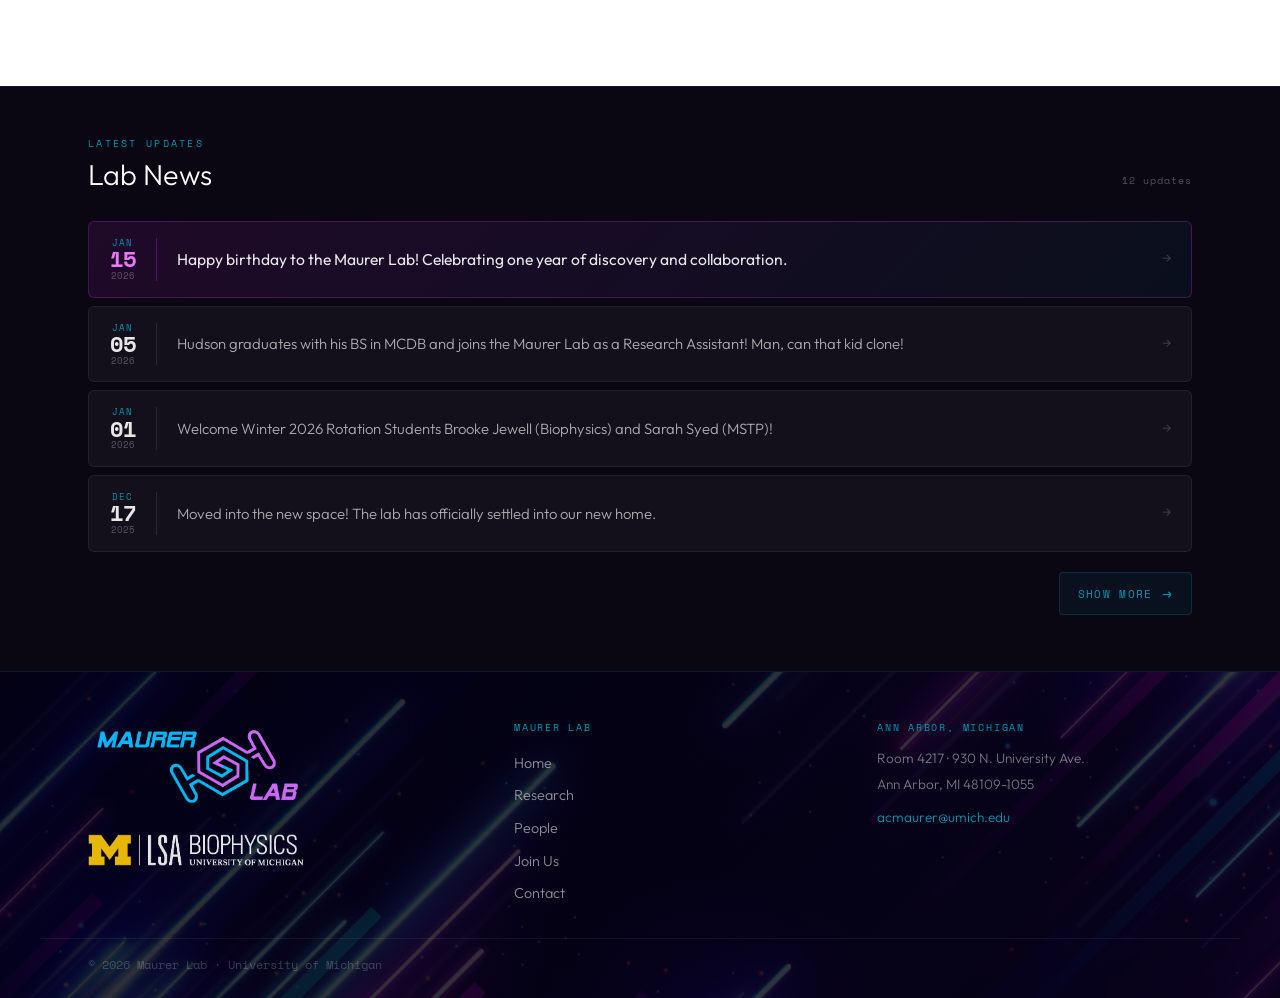
==== commit c23f5afd: "people page adjustments" ====
--- a/index.html
+++ b/index.html
@@ -238,7 +238,7 @@
     <div class="lab-showcase-text">
       <span class="lab-showcase-eyebrow">Envisioning the Future</span>
       <h2 class="lab-showcase-heading">The Maurer Lab moved to its newly renovated space!</h2>
-      <p class="lab-showcase-body">With eight 11-foot benches, a dedicated tissue culture suite and microscope room, and a private office area, we have plenty of space for discovery in a fun and inclusive environment.</p>
+      <p class="lab-showcase-body">The newly renovated space is custom designed to maximize our discovery potential.</p>
       <a href="join.html" class="btn btn-primary">Join Our Team →</a>
     </div>
 
@@ -350,10 +350,66 @@
         <span class="news-section-eyebrow">Latest Updates</span>
         <h2 class="news-section-title">Lab News</h2>
       </div>
-      <span class="news-item-count">7 updates</span>
+      <span class="news-item-count">12 updates</span>
     </div>
 
     <div class="news-feed" id="newsFeed">
+      <div class="news-item news-collapsed">
+        <div class="news-item-date">
+          <span class="news-item-month">May</span>
+          <span class="news-item-day">2</span>
+          <span class="news-item-year">2026</span>
+        </div>
+        <div class="news-item-body">
+          <p class="news-item-text">Brittany graduates with a BS in Human Origins and Evolution! We are so proud of you 💛💙💛💙</p>
+        </div>
+      </div>
+
+      <div class="news-item news-collapsed">
+        <div class="news-item-date">
+          <span class="news-item-month">Apr</span>
+          <span class="news-item-day">28</span>
+          <span class="news-item-year">2026</span>
+        </div>
+        <div class="news-item-body">
+          <p class="news-item-text">Ru is awarded a U-M Career Development Fund! Very well deserved 🤩 Go Blue and GO RU!!!</p>
+        </div>
+      </div>
+
+      <div class="news-item news-collapsed">
+        <div class="news-item-date">
+          <span class="news-item-month">Apr</span>
+          <span class="news-item-day">22</span>
+          <span class="news-item-year">2026</span>
+        </div>
+        <div class="news-item-body">
+          <p class="news-item-text">Sandy completes the UROP program with an excellent poster (and real data!). Best wishes for your successful future! 🎉🔬🧫</p>
+        </div>
+      </div>
+
+      <div class="news-item news-collapsed">
+        <div class="news-item-date">
+          <span class="news-item-month">Apr</span>
+          <span class="news-item-day">15</span>
+          <span class="news-item-year">2026</span>
+        </div>
+        <div class="news-item-body">
+          <p class="news-item-text">Hudson accepts his offer to the UC Berkeley Master of Biotechnology Program! Spread those wings and pipette on the west coast 🫶</p>
+        </div>
+      </div>
+
+      <div class="news-item news-collapsed">
+        <div class="news-item-date">
+          <span class="news-item-month">Mar</span>
+          <span class="news-item-day">1</span>
+          <span class="news-item-year">2026</span>
+        </div>
+        <div class="news-item-body">
+          <p class="news-item-text">Jade is accepted as a Harvard Amgen Scholar for Summer 2026!! Congratulations on this prestigious honor, they are so lucky to have you 🥹</p>
+        </div>
+      </div>
+
+
 
       <a href="#" class="news-item news-item--featured">
         <div class="news-item-date">
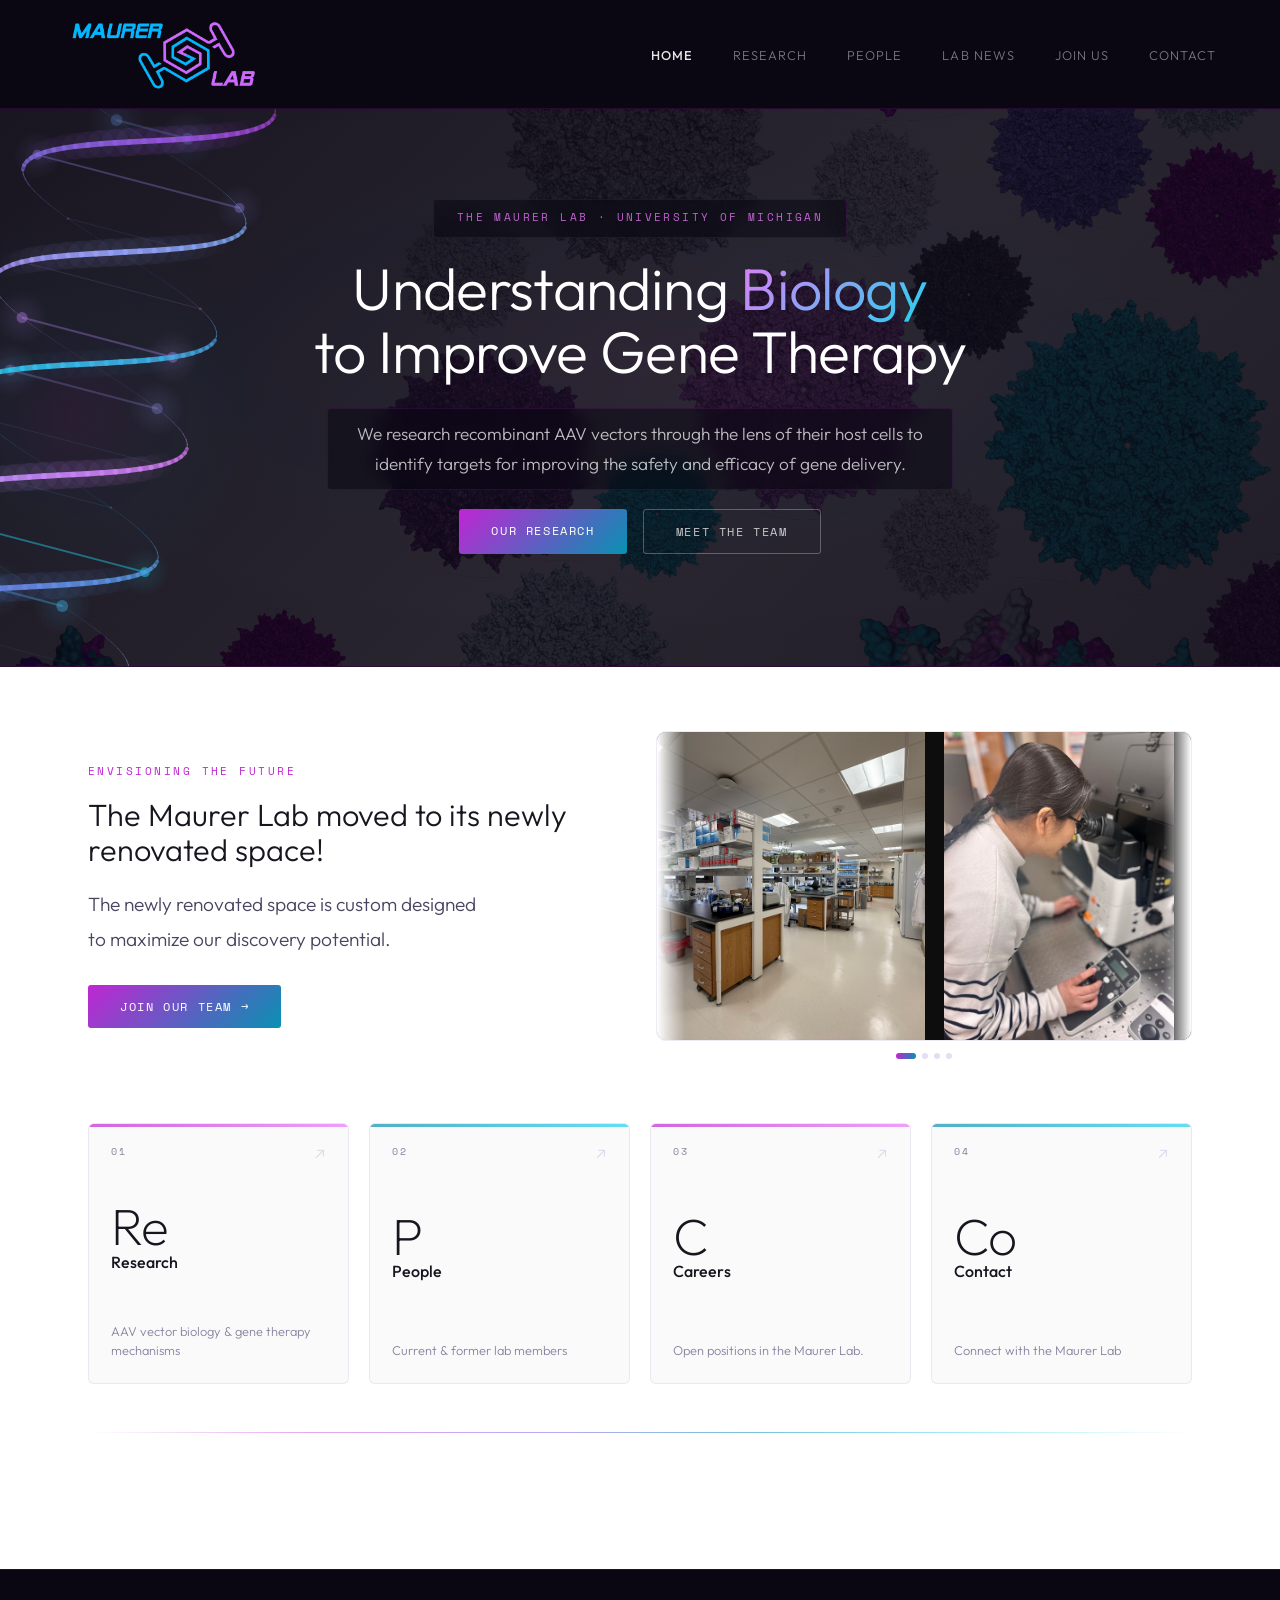
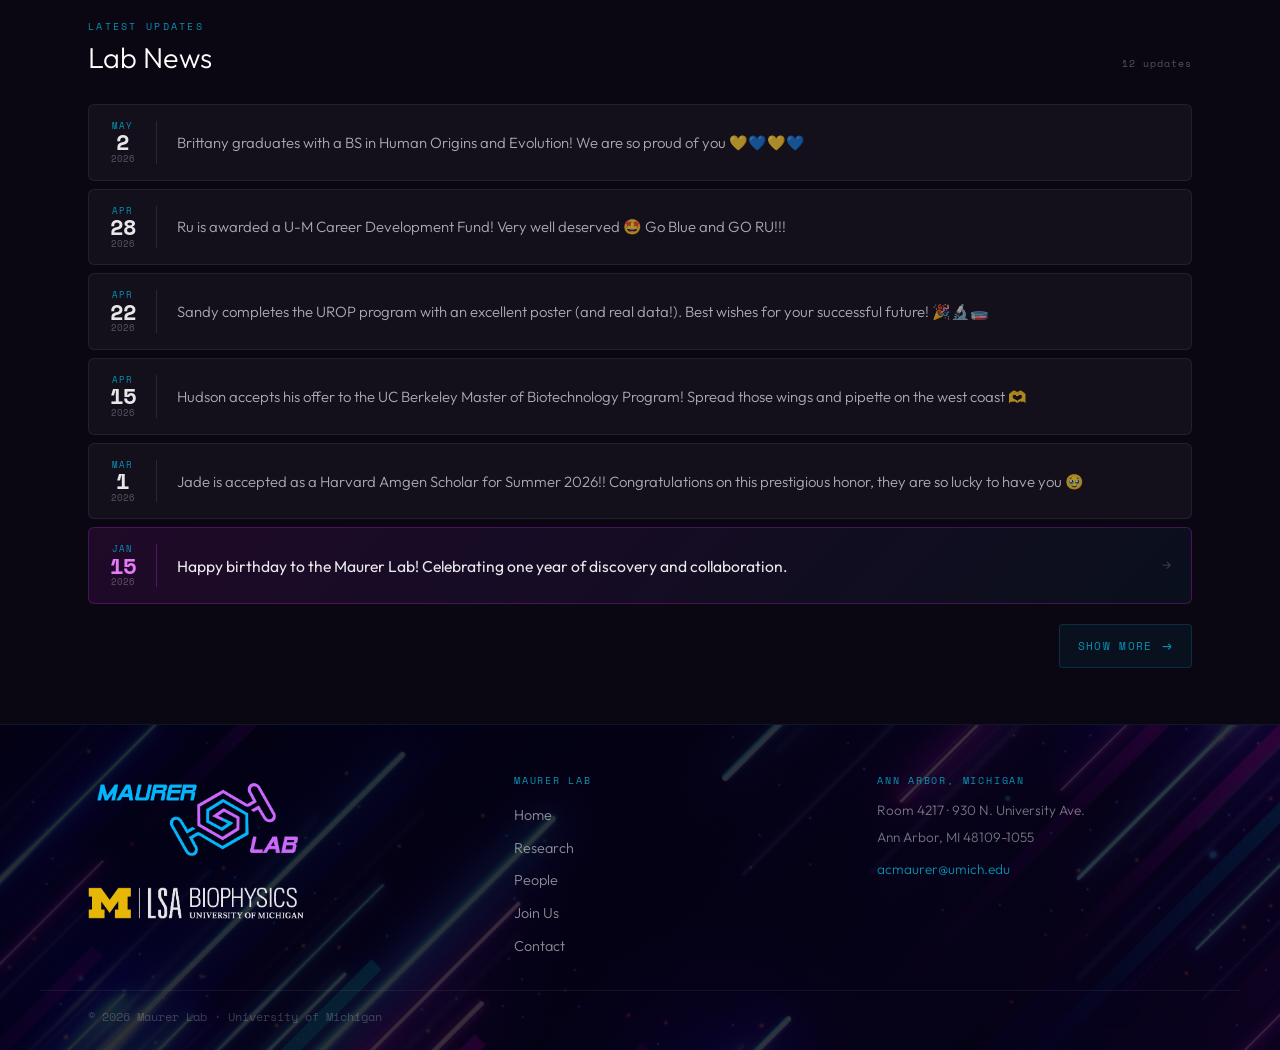
==== commit 91e158aa: "buncha updates" ====
--- a/index.html
+++ b/index.html
@@ -233,12 +233,11 @@
 
   <!-- ── LAB SHOWCASE + TICKER ── -->
   <div class="lab-showcase">
-    <div class="lab-showcase-blob"></div>
 
     <div class="lab-showcase-text">
       <span class="lab-showcase-eyebrow">Envisioning the Future</span>
       <h2 class="lab-showcase-heading">The Maurer Lab moved to its newly renovated space!</h2>
-      <p class="lab-showcase-body">The newly renovated space is custom designed to maximize our discovery potential.</p>
+      <p class="lab-showcase-body">The newly renovated space is custom designed<br>to maximize our discovery potential.</p>
       <a href="join.html" class="btn btn-primary">Join Our Team →</a>
     </div>
 
@@ -303,41 +302,8 @@
   </div>
 
   <!-- ── SYNTHWAVE SECTION DIVIDER ── -->
-  <div class="synthwave-divider" style="margin-bottom: 2.5rem;">
   <div class="synthwave-divider">
-    <svg viewBox="0 0 1200 70" preserveAspectRatio="none" xmlns="http://www.w3.org/2000/svg">
-      <defs>
-        <linearGradient id="sw2a" x1="0" y1="0" x2="1" y2="0" gradientUnits="objectBoundingBox">
-          <stop offset="0%"   stop-color="rgba(8,145,178,0)"/>
-          <stop offset="20%"  stop-color="rgba(8,145,178,0.9)"/>
-          <stop offset="50%"  stop-color="rgba(192,38,211,0.9)"/>
-          <stop offset="80%"  stop-color="rgba(192,38,211,0.9)"/>
-          <stop offset="100%" stop-color="rgba(192,38,211,0)"/>
-        </linearGradient>
-        <linearGradient id="sw2b" x1="0" y1="0" x2="1" y2="0" gradientUnits="objectBoundingBox">
-          <stop offset="0%"   stop-color="rgba(34,211,238,0)"/>
-          <stop offset="20%"  stop-color="rgba(34,211,238,0.7)"/>
-          <stop offset="50%"  stop-color="rgba(232,121,249,0.7)"/>
-          <stop offset="80%"  stop-color="rgba(232,121,249,0.7)"/>
-          <stop offset="100%" stop-color="rgba(232,121,249,0)"/>
-        </linearGradient>
-      </defs>
-      <line x1="0"    y1="65" x2="240"  y2="8"  stroke="#22d3ee" stroke-width="1.2" opacity="0.5"/>
-      <line x1="0"    y1="70" x2="200"  y2="22" stroke="#0891b2" stroke-width="0.8" opacity="0.35"/>
-      <line x1="1200" y1="65" x2="960"  y2="8"  stroke="#e879f9" stroke-width="1.2" opacity="0.5"/>
-      <line x1="1200" y1="70" x2="1000" y2="22" stroke="#c026d3" stroke-width="0.8" opacity="0.35"/>
-      <path d="M0 35 C100 18,200 52,300 35 C400 18,500 52,600 35 C700 18,800 52,900 35 C1000 18,1100 52,1200 35"
-            fill="none" stroke="url(#sw2a)" stroke-width="2.2"/>
-      <path d="M0 42 C100 25,200 59,300 42 C400 25,500 59,600 42 C700 25,800 59,900 42 C1000 25,1100 59,1200 42"
-            fill="none" stroke="url(#sw2b)" stroke-width="1.4" opacity="0.7"/>
-      <path d="M0 28 C100 11,200 45,300 28 C400 11,500 45,600 28 C700 11,800 45,900 28 C1000 11,1100 45,1200 28"
-            fill="none" stroke="url(#sw2b)" stroke-width="1" opacity="0.5"/>
-      <path d="M0 35 C100 18,200 52,300 35 C400 18,500 52,600 35 C700 18,800 52,900 35 C1000 18,1100 52,1200 35"
-            fill="none" stroke="url(#sw2b)" stroke-width="1" opacity="0">
-        <animate attributeName="opacity"      values="0;0.6;0" dur="2.8s" begin="1.4s" repeatCount="indefinite"/>
-        <animate attributeName="stroke-width" values="1;5;1"   dur="2.8s" begin="1.4s" repeatCount="indefinite"/>
-      </path>
-    </svg>
+    <div class="synthwave-divider-line"></div>
   </div>
 
 </main>
@@ -354,7 +320,7 @@
     </div>
 
     <div class="news-feed" id="newsFeed">
-      <div class="news-item news-collapsed">
+      <div class="news-item news-visible">
         <div class="news-item-date">
           <span class="news-item-month">May</span>
           <span class="news-item-day">2</span>
@@ -365,7 +331,7 @@
         </div>
       </div>
 
-      <div class="news-item news-collapsed">
+      <div class="news-item news-visible">
         <div class="news-item-date">
           <span class="news-item-month">Apr</span>
           <span class="news-item-day">28</span>
@@ -376,7 +342,7 @@
         </div>
       </div>
 
-      <div class="news-item news-collapsed">
+      <div class="news-item news-visible">
         <div class="news-item-date">
           <span class="news-item-month">Apr</span>
           <span class="news-item-day">22</span>
@@ -387,7 +353,7 @@
         </div>
       </div>
 
-      <div class="news-item news-collapsed">
+      <div class="news-item news-visible">
         <div class="news-item-date">
           <span class="news-item-month">Apr</span>
           <span class="news-item-day">15</span>
@@ -398,7 +364,7 @@
         </div>
       </div>
 
-      <div class="news-item news-collapsed">
+      <div class="news-item news-visible">
         <div class="news-item-date">
           <span class="news-item-month">Mar</span>
           <span class="news-item-day">1</span>
@@ -423,7 +389,7 @@
         <div class="news-item-chevron">&#8594;</div>
       </a>
 
-      <a href="#" class="news-item">
+      <a href="#" class="news-item news-collapsed">
         <div class="news-item-date">
           <span class="news-item-month">Jan</span>
           <span class="news-item-day">05</span>
@@ -435,7 +401,7 @@
         <div class="news-item-chevron">&#8594;</div>
       </a>
 
-      <a href="#" class="news-item">
+      <a href="#" class="news-item news-collapsed">
         <div class="news-item-date">
           <span class="news-item-month">Jan</span>
           <span class="news-item-day">01</span>
@@ -447,7 +413,7 @@
         <div class="news-item-chevron">&#8594;</div>
       </a>
 
-      <a href="#" class="news-item">
+      <a href="#" class="news-item news-collapsed">
         <div class="news-item-date">
           <span class="news-item-month">Dec</span>
           <span class="news-item-day">17</span>
--- a/assets/css/ticker.css
+++ b/assets/css/ticker.css
@@ -38,7 +38,7 @@
   color: var(--text-primary); margin-bottom: 1.25rem;
 }
 .lab-showcase-body {
-  font-size: 1rem; color: var(--text-secondary);
+  font-size: 1.2rem; color: var(--text-secondary);
   line-height: 1.8; margin-bottom: 1.75rem;
 }
 
--- a/assets/css/home.css
+++ b/assets/css/home.css
@@ -96,19 +96,22 @@
 /* ── SYNTHWAVE SECTION DIVIDER ── */
 .synthwave-divider {
   width: 100%;
-  overflow: hidden;
   pointer-events: none;
-  margin: 3rem 0 0;
-  line-height: 0;
-}
-.synthwave-divider svg {
-  display: block;
-  width: 100%;
-  height: 70px;
+  margin: 3rem 0 2.5rem;
+}
+.synthwave-divider-line {
+  height: 1px;
+  background: linear-gradient(90deg,
+    transparent 0%,
+    rgba(192,38,211,0.4) 20%,
+    rgba(139,92,246,0.55) 40%,
+    rgba(8,145,178,0.55) 60%,
+    rgba(34,211,238,0.4) 80%,
+    transparent 100%
+  );
 }
 @media (max-width: 768px) {
-  .synthwave-divider { margin: 1rem 0 0; }
-  .synthwave-divider svg { height: 40px; }
+  .synthwave-divider { margin: 1rem 0 1rem; }
 }
 
 /* ── LAB NEWS — dark full-bleed panel ── */
